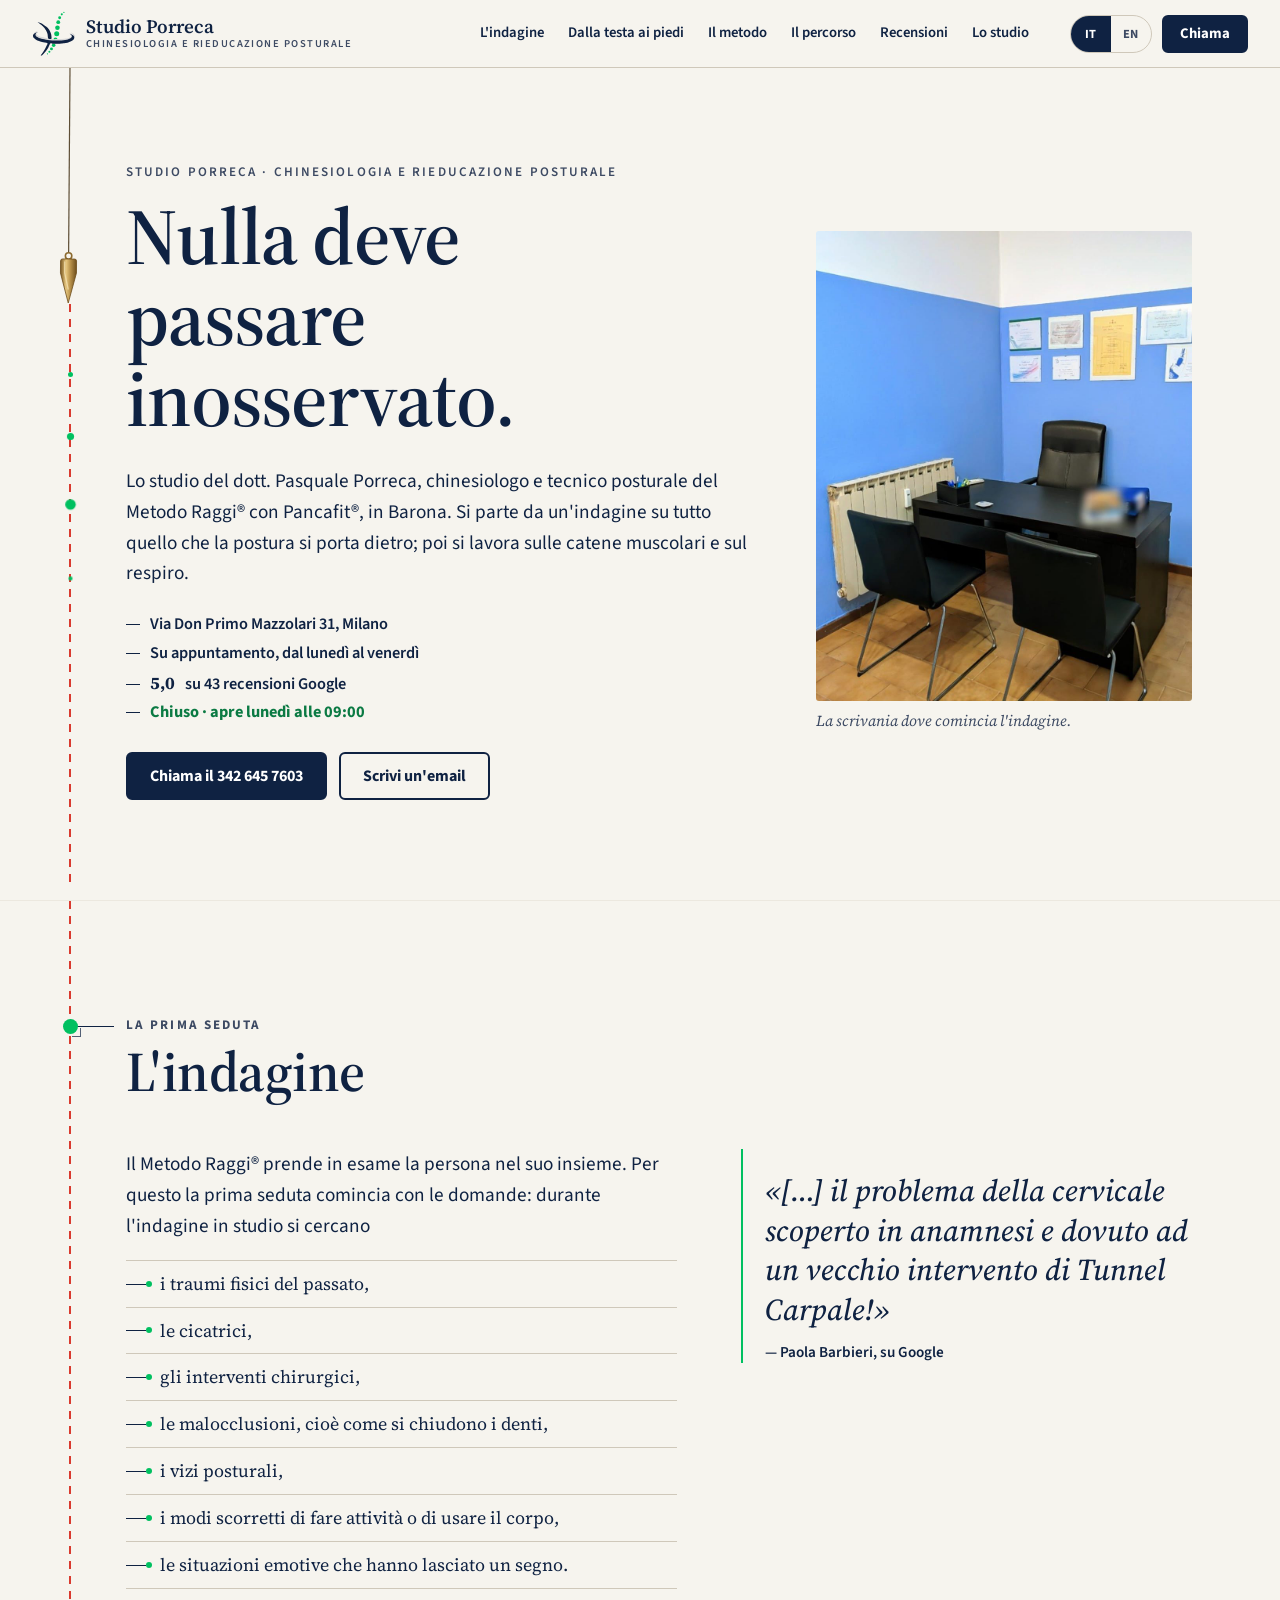
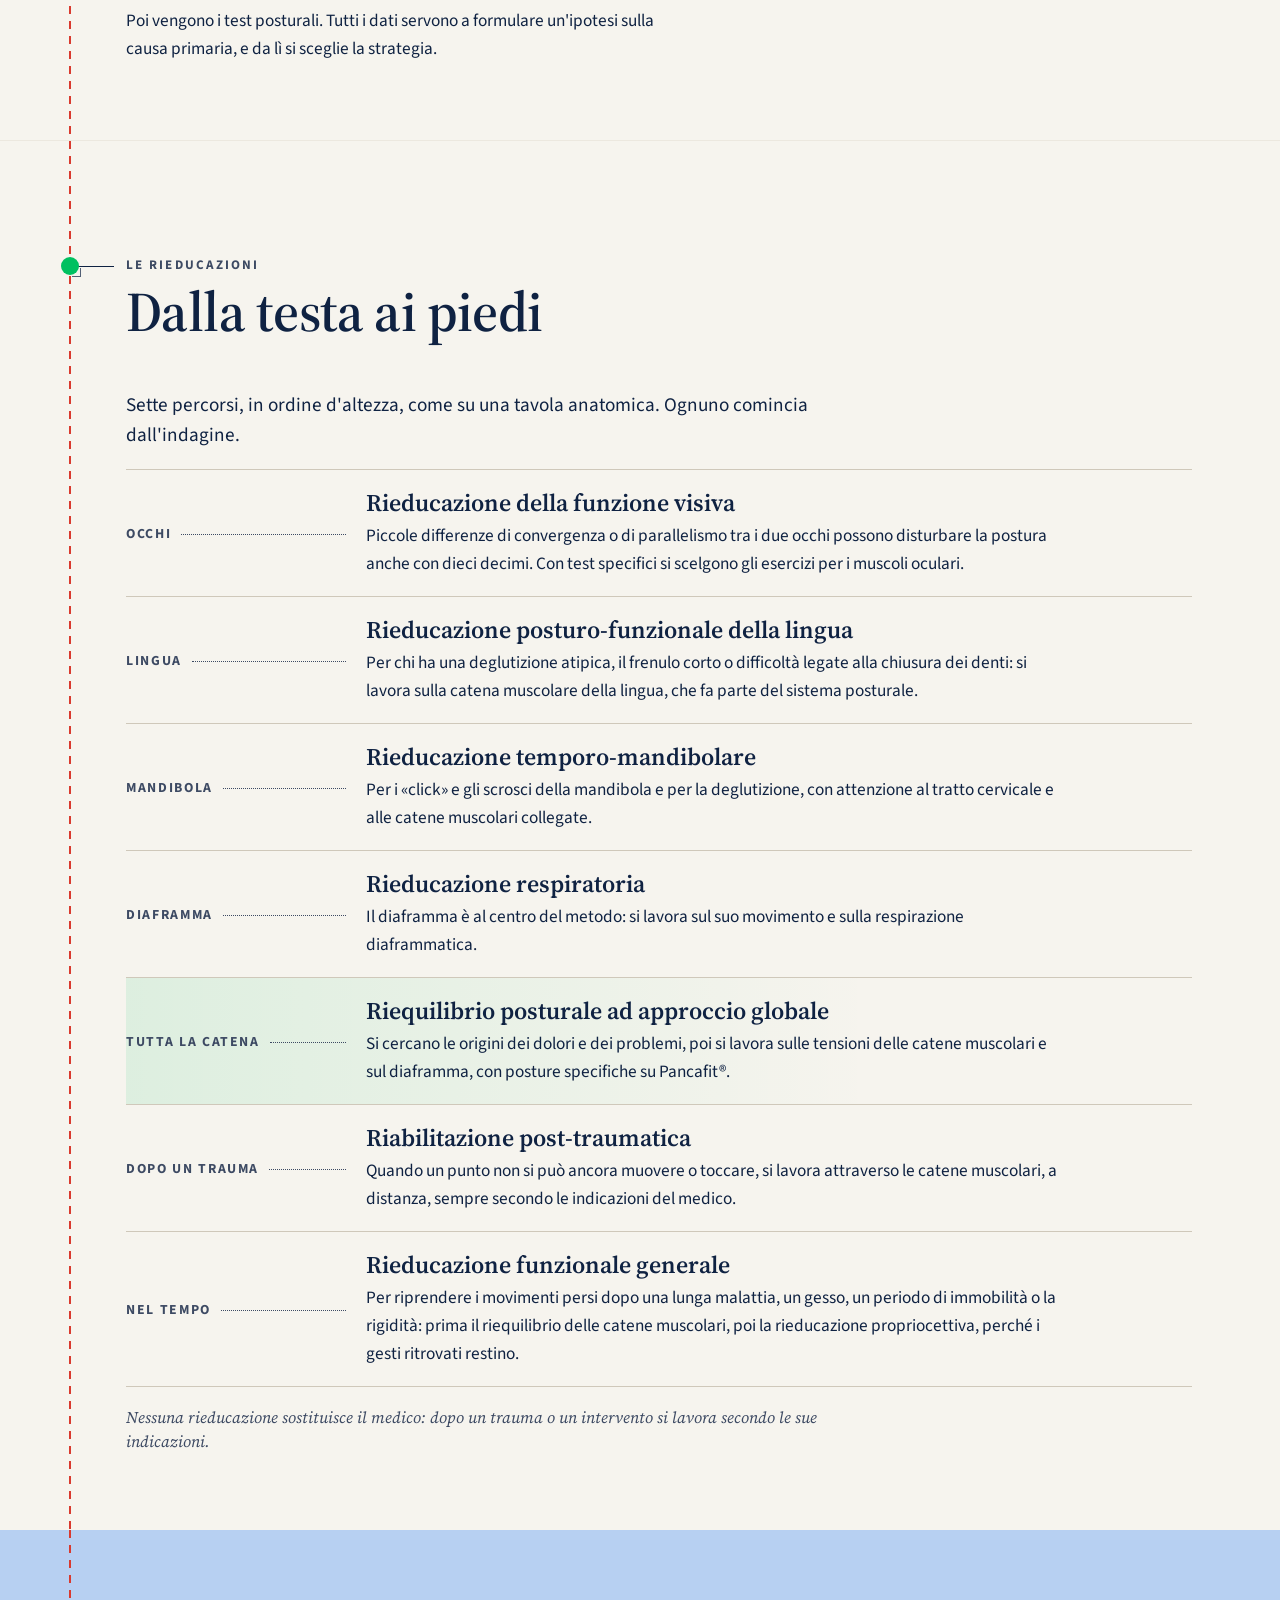
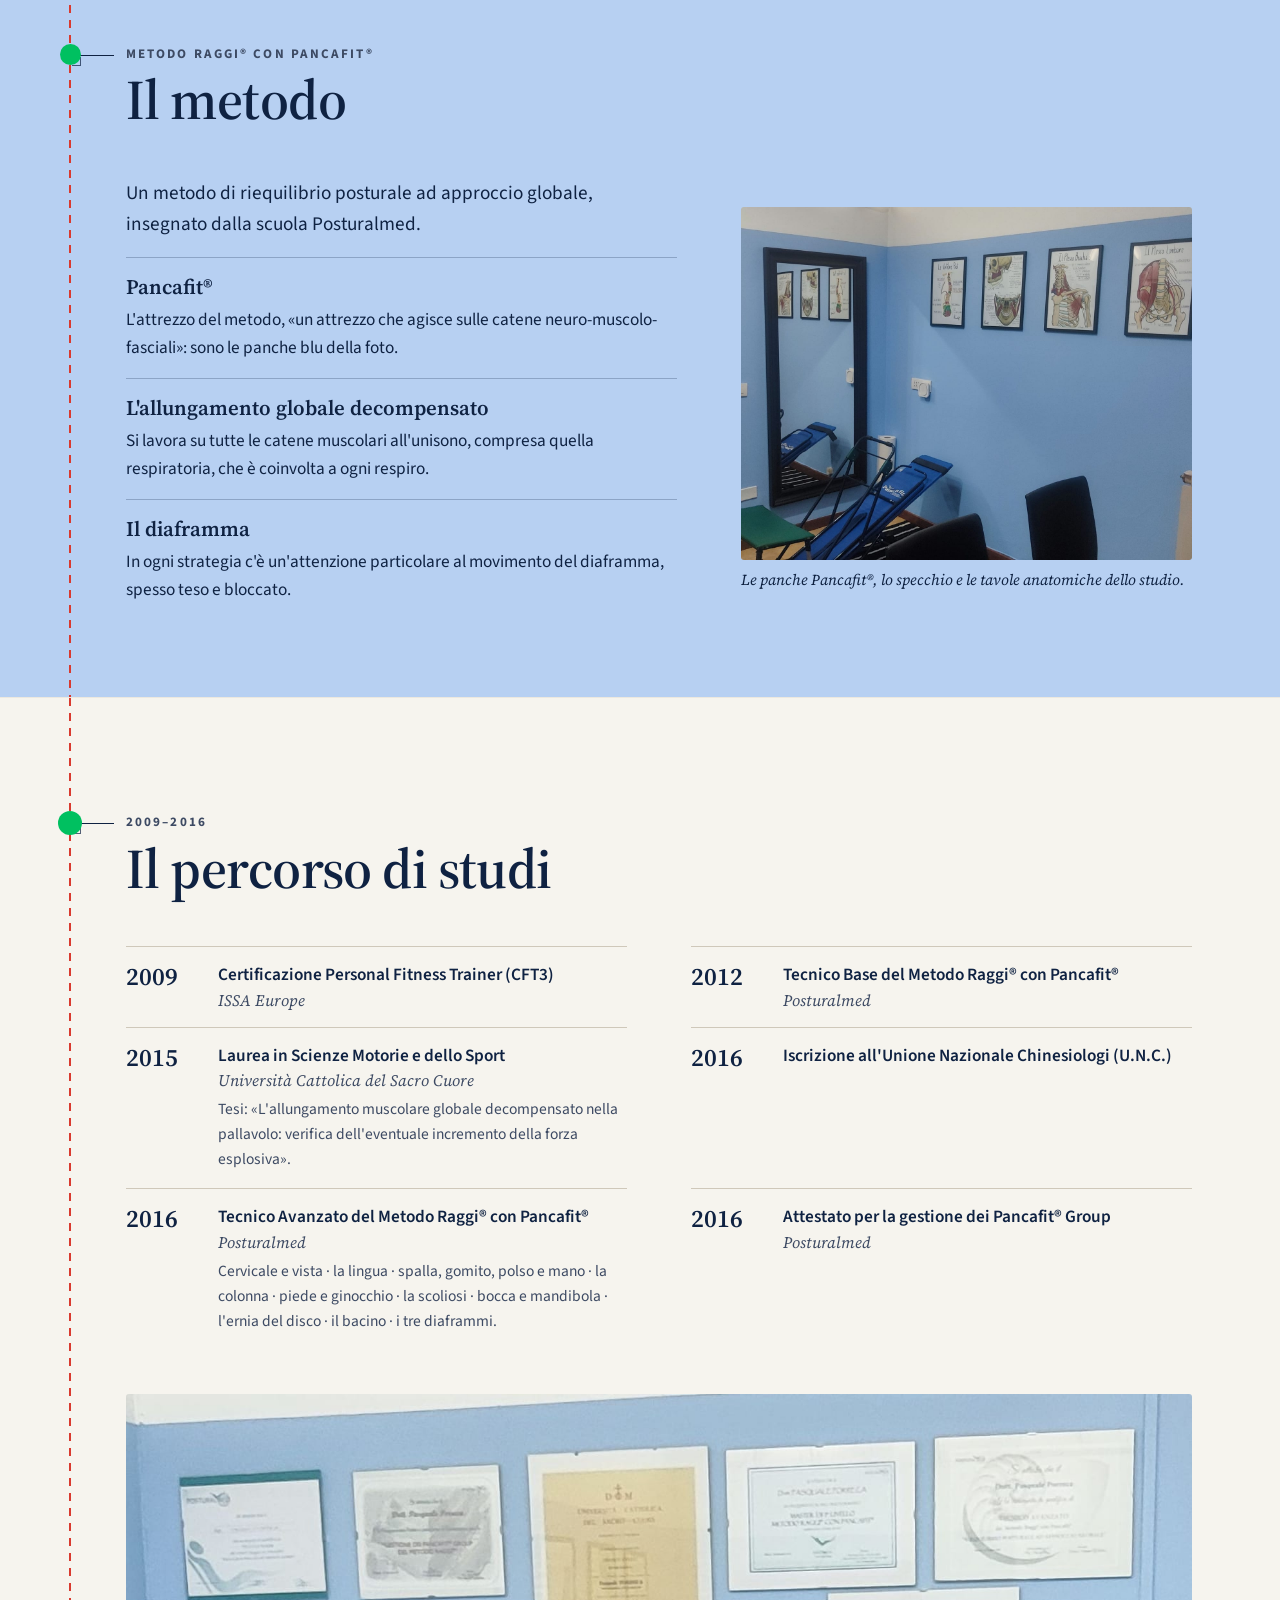
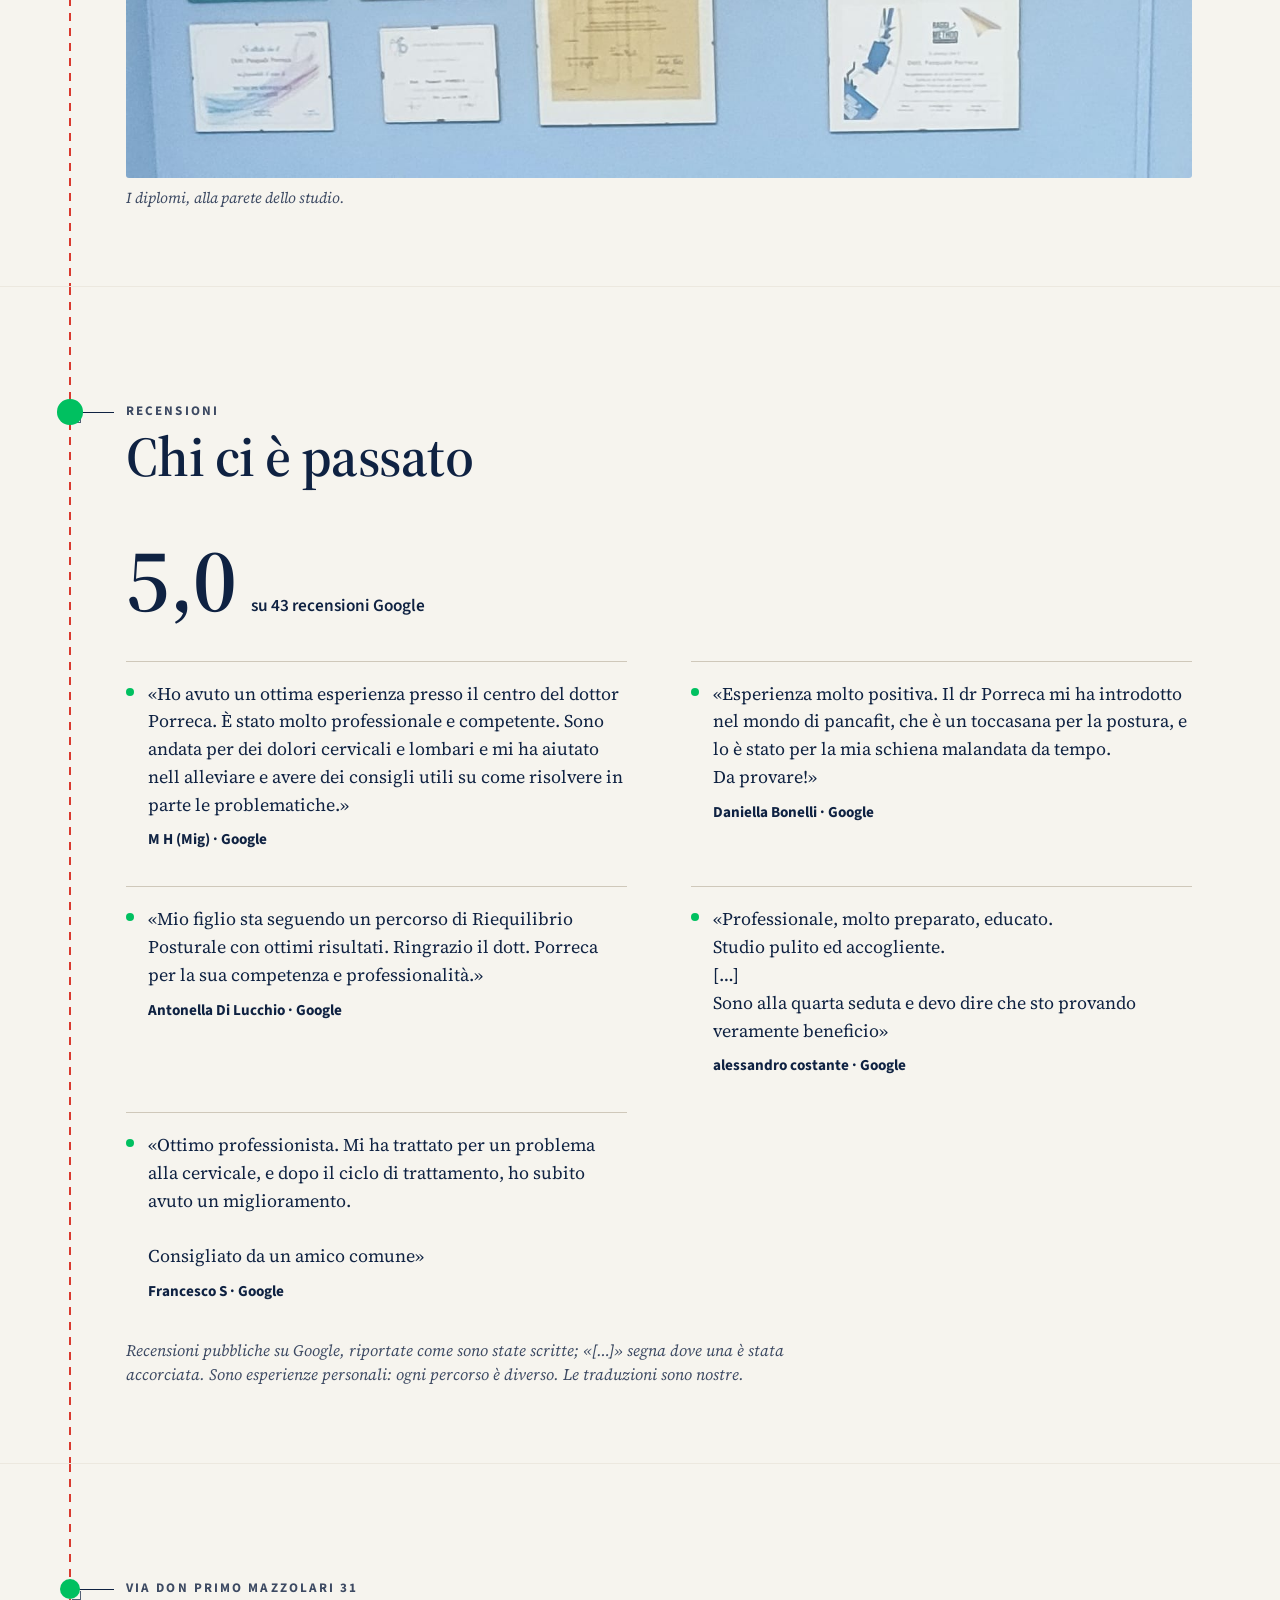
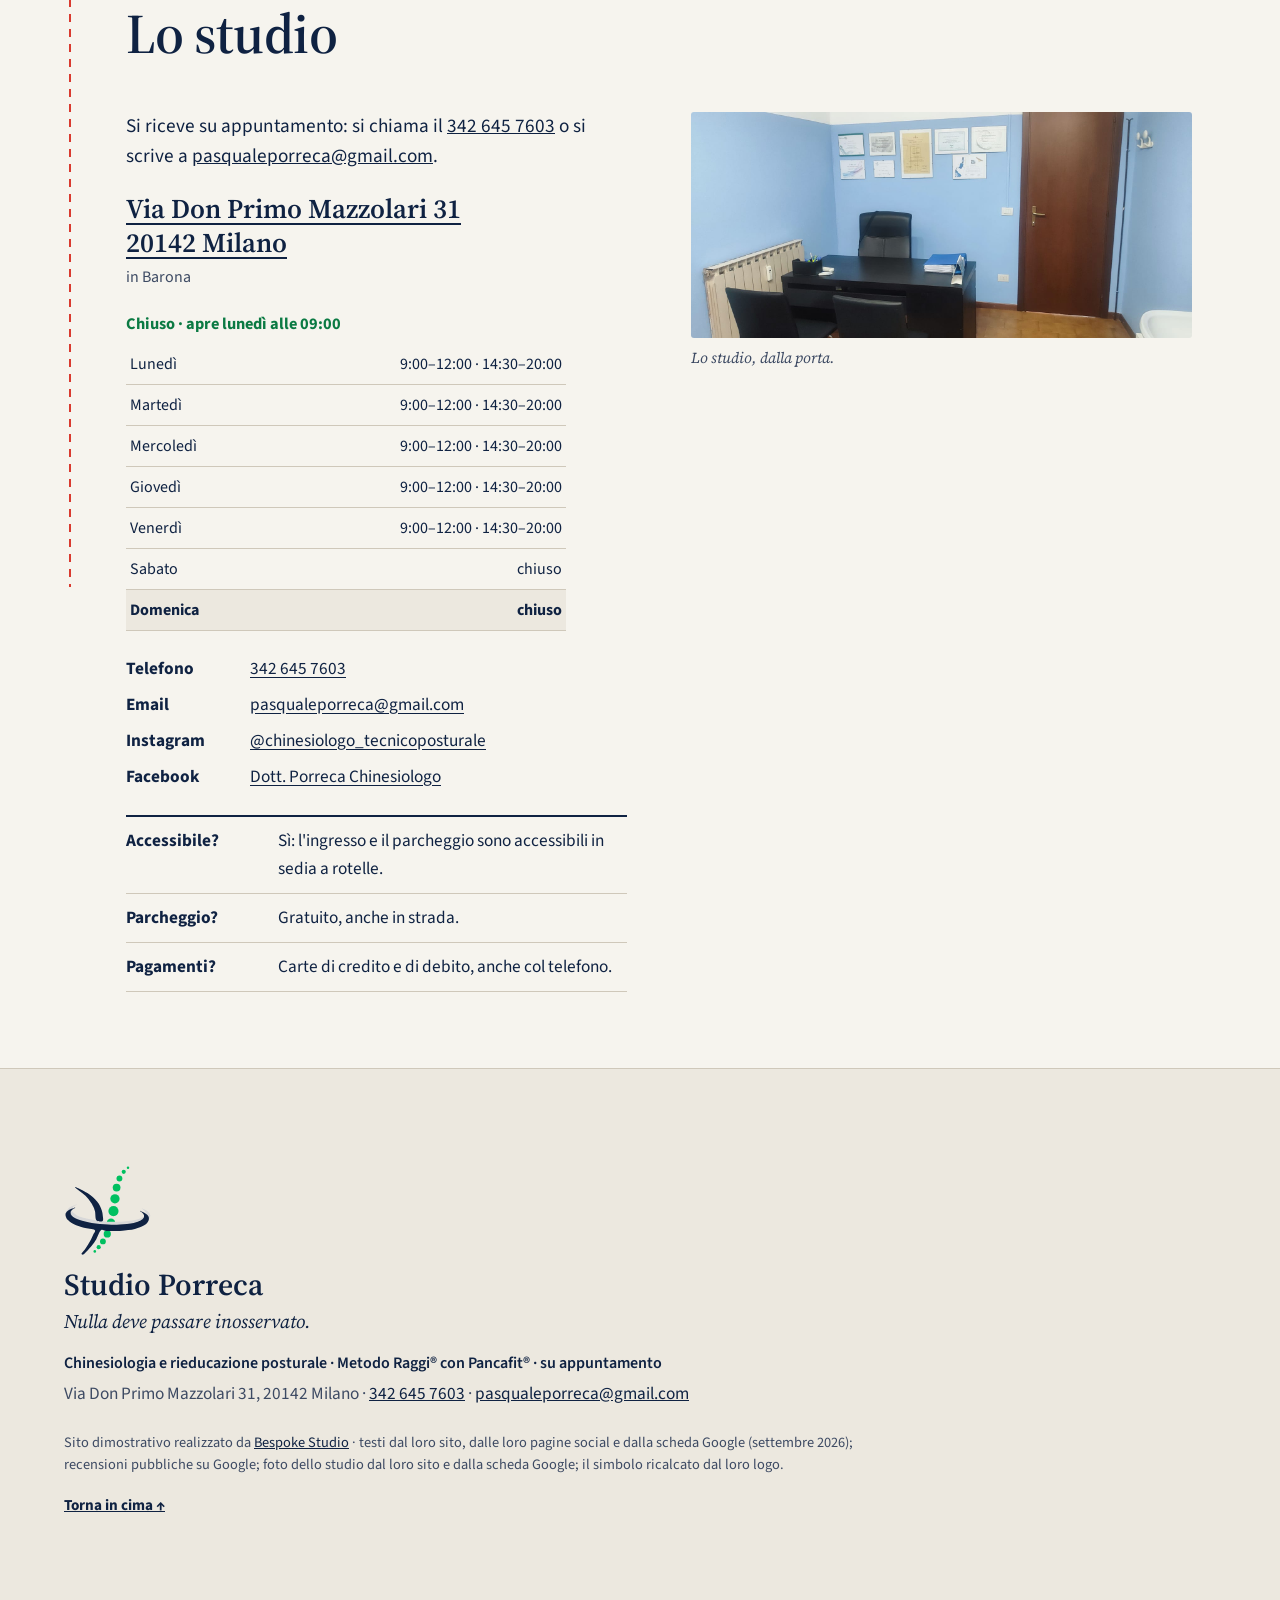
==== index.html @ 0a60e88c "Studio Porreca (Via Don Primo Mazzolari 31, Barona): la pagina appesa al filo a piombo, il piombo ch" ====
<!DOCTYPE html>
<html lang="it" class="no-js">
<head>
<meta charset="utf-8">
<meta name="viewport" content="width=device-width, initial-scale=1">
<script>document.documentElement.classList.remove('no-js')</script>
<title>Studio Porreca — chinesiologia e rieducazione posturale, Via Don Primo Mazzolari 31, Milano</title>
<meta name="description" content="Studio Porreca: il dott. Pasquale Porreca, chinesiologo e tecnico posturale del Metodo Raggi® con Pancafit®, in Via Don Primo Mazzolari 31 a Milano (Barona). Riequilibrio posturale, rieducazione respiratoria, della lingua, temporo-mandibolare, della funzione visiva, post-traumatica e funzionale. Su appuntamento: 342 645 7603.">
<link rel="canonical" href="https://rotenzark.github.io/studio-porreca/">
<meta property="og:type" content="website">
<meta property="og:title" content="Studio Porreca — Nulla deve passare inosservato.">
<meta property="og:description" content="Chinesiologia e rieducazione posturale col Metodo Raggi® e Pancafit®, in Via Don Primo Mazzolari 31, Milano. Su appuntamento.">
<meta property="og:image" content="https://rotenzark.github.io/studio-porreca/img/og.jpg">
<meta property="og:url" content="https://rotenzark.github.io/studio-porreca/">
<meta property="og:locale" content="it_IT">
<meta name="twitter:card" content="summary_large_image">
<meta name="theme-color" content="#0F2242">
<link rel="icon" href="img/favicon.svg" type="image/svg+xml">
<link rel="icon" href="img/favicon-32.png" sizes="32x32" type="image/png">
<link rel="apple-touch-icon" href="img/apple-touch-icon.png">
<link rel="preconnect" href="https://fonts.googleapis.com">
<link rel="preconnect" href="https://fonts.gstatic.com" crossorigin>
<link href="https://fonts.googleapis.com/css2?family=Source+Serif+4:ital,opsz,wght@0,8..60,400..700;1,8..60,400..600&amp;family=Source+Sans+3:ital,wght@0,400..700;1,400..600&amp;display=swap" rel="stylesheet">
<link rel="stylesheet" href="css/styles.css?v=1">
<script src="https://cdn.jsdelivr.net/npm/gsap@3.12.5/dist/gsap.min.js" defer></script>
<script src="https://cdn.jsdelivr.net/npm/gsap@3.12.5/dist/ScrollTrigger.min.js" defer></script>
<script src="js/main.js?v=1" defer></script>
<script type="application/ld+json">
{"@context":"https://schema.org","@type":"HealthAndBeautyBusiness","name":"Studio Porreca - Chinesiologia & Rieducazione Posturale","alternateName":["Studio Porreca","Dottor Porreca","Dott. Porreca Chinesiologo - Tecnico Posturale"],"description":"Studio di chinesiologia e rieducazione posturale del dott. Pasquale Porreca, chinesiologo e tecnico posturale del Metodo Raggi® con Pancafit®: riequilibrio posturale ad approccio globale, rieducazione respiratoria, posturo-funzionale della lingua, temporo-mandibolare, della funzione visiva, riabilitazione post-traumatica e rieducazione funzionale generale. Su appuntamento.","url":"https://rotenzark.github.io/studio-porreca/","image":"https://rotenzark.github.io/studio-porreca/img/og.jpg","telephone":"+39 342 645 7603","email":"pasqualeporreca@gmail.com","address":{"@type":"PostalAddress","streetAddress":"Via Don Primo Mazzolari 31","postalCode":"20142","addressLocality":"Milano","addressRegion":"MI","addressCountry":"IT"},"geo":{"@type":"GeoCoordinates","latitude":45.4316,"longitude":9.1494},"openingHoursSpecification":[{"@type":"OpeningHoursSpecification","dayOfWeek":["Monday","Tuesday","Wednesday","Thursday","Friday"],"opens":"09:00","closes":"12:00"},{"@type":"OpeningHoursSpecification","dayOfWeek":["Monday","Tuesday","Wednesday","Thursday","Friday"],"opens":"14:30","closes":"20:00"}],"founder":{"@type":"Person","name":"Pasquale Porreca","jobTitle":"Chinesiologo, tecnico posturale del Metodo Raggi® con Pancafit®","alumniOf":"Università Cattolica del Sacro Cuore","memberOf":"Unione Nazionale Chinesiologi (U.N.C.)"},"paymentAccepted":"Carte di credito e di debito, pagamenti NFC","amenityFeature":[{"@type":"LocationFeatureSpecification","name":"Ingresso accessibile in sedia a rotelle","value":true},{"@type":"LocationFeatureSpecification","name":"Parcheggio gratuito","value":true}],"sameAs":["https://www.instagram.com/chinesiologo_tecnicoposturale/","https://www.facebook.com/pasqualeporrecatecnicopancafit/","https://www.linkedin.com/in/pasquale-porreca-200265106/"]}
</script>
<script type="application/ld+json">
{"@context":"https://schema.org","@type":"FAQPage","mainEntity":[
{"@type":"Question","name":"Come si prende appuntamento allo Studio Porreca?","acceptedAnswer":{"@type":"Answer","text":"Chiamando il 342 645 7603, oppure scrivendo a pasqualeporreca@gmail.com. Si riceve su appuntamento, dal lunedì al venerdì."}},
{"@type":"Question","name":"Com'è la prima seduta?","acceptedAnswer":{"@type":"Answer","text":"Comincia con l'indagine: si chiedono i traumi del passato, le cicatrici, gli interventi chirurgici, come si chiudono i denti, i vizi posturali, i gesti di ogni giorno e le situazioni emotive che hanno lasciato un segno. Poi si fanno i test posturali."}},
{"@type":"Question","name":"Che cos'è Pancafit®?","acceptedAnswer":{"@type":"Answer","text":"È l'attrezzo del Metodo Raggi®: una panca su cui si lavora con l'allungamento muscolare globale decompensato, coinvolgendo tutte le catene muscolari insieme, compresa quella respiratoria."}},
{"@type":"Question","name":"Lo studio è accessibile in sedia a rotelle?","acceptedAnswer":{"@type":"Answer","text":"Sì: l'ingresso e il parcheggio sono accessibili in sedia a rotelle."}},
{"@type":"Question","name":"Si può pagare con la carta?","acceptedAnswer":{"@type":"Answer","text":"Sì: carte di credito e di debito, e anche col telefono (NFC)."}},
{"@type":"Question","name":"C'è parcheggio?","acceptedAnswer":{"@type":"Answer","text":"Sì, gratuito, anche in strada."}}
]}
</script>
</head>
<body>

<svg class="simboli" aria-hidden="true" focusable="false"><defs>
  <!-- il simbolo del loro logo, ricalcato dal PNG (_spr_logo.mjs): la colonna di pallini verdi, la fascia grigia, l'arco blu -->
  <symbol id="simbolo" viewBox="146 79 220 227">
    <g fill="#00C060"><circle cx="306" cy="86.1" r="3.1"/><circle cx="295.3" cy="96" r="5.2"/><circle cx="284.6" cy="112.8" r="7.3"/><circle cx="277.5" cy="135.5" r="9.7"/><circle cx="273.4" cy="163.5" r="11.6"/><circle cx="269.7" cy="194.3" r="12.7"/><circle cx="263.5" cy="223.5" r="10.5"/><circle cx="254.2" cy="251.2" r="9"/><circle cx="243.3" cy="270.1" r="7.3"/><circle cx="232.7" cy="284.4" r="5.2"/><circle cx="223" cy="295" r="3.2"/></g>
    <path fill="#D8D8D8" d="M173.3 134.7C174.4 136.6 189.1 146.6 194.5 151.2C199.9 155.7 202.7 159.1 205.5 162.3C208.4 165.4 208.9 165.8 211.6 170.3C214.3 174.8 219.3 183.2 221.7 189.3C224 195.3 225 202.3 225.8 206.8C226.5 211.3 226.3 214.5 226.2 216.3C226.1 218 230.6 218 225.3 217.1C219.9 216.1 202.1 212.9 194 210.7C185.9 208.4 180.8 206 176.5 203.7C172.2 201.4 169.8 198.8 168.1 196.8C166.3 194.7 165.1 193.3 166 191.5C166.9 189.8 173.3 186.9 173.5 186.3C173.7 185.6 168.2 187.7 167.3 187.5C166.3 187.3 167.2 186.1 168 185C168.9 183.9 170.9 182.2 172.5 181.1C174.1 180 177 179 177.8 178.5C178.6 178 179.3 177.4 177.3 178C175.2 178.6 168.6 180.7 165.5 182C162.4 183.4 160.6 184.5 158.8 186.1C156.9 187.7 155.6 189.1 154.1 191.5C152.7 193.9 150.9 198.1 150.2 200.5C149.5 202.9 149.7 204.1 150 206C150.4 207.9 150.8 209.6 152.1 211.8C153.4 213.9 155.8 216.7 158 218.6C160.2 220.6 160.1 221.2 165.3 223.7C170.4 226.2 179.2 230.7 188.8 233.6C198.3 236.5 217.8 237.9 222.7 241.3C227.7 244.6 220.7 248.9 218.7 253.8C216.7 258.6 213.6 265 210.7 270.5C207.7 276 204.3 281.3 200.7 286.5C197.2 291.7 190.3 299.1 189.5 301.6C188.7 304.1 191.8 304.9 196 301.6C200.2 298.2 209.6 287.7 214.7 281.5C219.8 275.3 222.7 271 226.7 264.5C230.6 258 234 245.8 238.3 242.3C242.5 238.9 244.4 243.6 252.3 243.9C260.1 244.1 276.5 244.1 285.5 243.7C294.5 243.4 300.2 242.5 306.5 241.7C312.8 240.8 317.8 240.1 323.5 238.6C329.2 237.1 336.4 234.5 340.8 232.6C345.1 230.8 347 229.4 349.5 227.6C352 225.7 353.7 224.3 355.5 221.5C357.4 218.7 359.6 213.4 360.6 210.5C361.6 207.6 362 206.1 361.5 203.9C361 201.6 359.7 199.2 357.8 197.1C355.8 195 352.9 192.9 350 191.2C347.1 189.5 340.6 186.4 340.3 186.9C339.9 187.4 346.2 191.9 347.7 194C349.3 196.1 351.4 199.4 349.5 199.5C347.6 199.5 337.2 194.1 336.3 194.2C335.3 194.4 342.1 198.2 343.7 200.3C345.3 202.3 346.2 204.7 345.9 206.3C345.7 207.8 344.4 208.4 342.3 209.6C340.1 210.9 337.2 212.3 333 213.7C328.8 215 323.4 216.6 317.3 217.7C311.1 218.7 303.6 219.5 296.3 220C288.9 220.5 282 220.9 273.3 220.7C264.5 220.6 248.6 221.9 243.5 219C238.4 216.2 243.2 208 242.7 203.8C242.3 199.5 241.9 197.3 240.7 193.5C239.5 189.7 237.6 184.9 235.6 181C233.6 177.1 231.6 173.9 228.6 170.3C225.6 166.6 221.8 162.5 217.8 159C213.8 155.5 209.5 152.3 204.5 149.1C199.5 146 193 142.5 187.8 140.1C182.5 137.7 172.1 132.9 173.3 134.7Z"/>
    <path fill="#0F2242" d="M173.3 134.7C175.3 137.4 193 149.7 199.8 156.1C206.5 162.5 210.5 168.9 213.6 173.3C216.8 177.6 217.1 178.5 218.7 182.3C220.4 186 222.3 189.6 223.6 195.5C225 201.4 223.8 213.5 227 217.4C230.2 221.3 240 220.9 242.6 218.8C245.2 216.6 243.1 209 242.8 204.8C242.5 200.5 241.9 197.5 240.7 193.5C239.5 189.5 237.6 184.9 235.6 181C233.6 177.1 231.6 173.9 228.6 170.3C225.6 166.6 221.8 162.5 217.8 159C213.8 155.5 209.5 152.3 204.5 149.1C199.5 146 193 142.5 187.8 140.1C182.5 137.7 171.3 132.1 173.3 134.7ZM171.8 186C169.1 186.9 160.7 190 157.3 192.1C153.8 194.2 152.3 196.8 151.1 198.5C149.9 200.2 150 200.9 149.9 202.3C149.7 203.6 149.8 205 150.2 206.5C150.5 208 151.2 210 152 211.5C152.8 213.1 152.9 213.7 155.1 215.8C157.3 217.8 161.1 221.2 165.3 223.7C169.4 226.2 175.1 228.6 180.3 230.6C185.4 232.6 188.9 233.9 196 235.6C203.1 237.4 219 238.2 222.7 241.3C226.5 244.3 220.7 248.9 218.7 253.8C216.7 258.6 213.6 265 210.7 270.5C207.7 276 204.3 281.4 200.7 286.5C197.2 291.6 191.1 298.7 189.3 301.3C187.5 303.8 188.7 301.7 189.8 301.8C191 301.8 191.9 304.9 196 301.6C200.1 298.2 209.6 287.7 214.7 281.5C219.8 275.3 222.7 271 226.7 264.5C230.6 258 233.9 245.8 238.3 242.3C242.6 238.9 244.6 243.6 252.5 243.9C260.4 244.1 276.5 244.1 285.5 243.7C294.5 243.4 300.2 242.5 306.5 241.7C312.8 240.8 318.3 239.8 323.3 238.7C328.2 237.5 332.1 236.1 336 234.6C339.9 233.1 343.5 231.5 346.5 229.6C349.5 227.8 351.9 225.9 353.7 223.8C355.6 221.6 357.1 218.9 357.8 216.5C358.5 214.1 358.4 211.3 357.8 209.3C357.3 207.2 356 205.8 354.6 204.3C353.2 202.7 352.4 201.8 349.5 200.1C346.6 198.4 339.4 194.9 337.3 194C335.1 193 335.6 193.8 336.3 194.5C337.1 195.2 340.2 196.7 341.8 198.2C343.3 199.7 344.9 201.7 345.6 203.5C346.3 205.3 346 207.9 345.9 209.3C345.7 210.6 346.2 210.1 344.8 211.5C343.4 212.9 341.6 215.7 337.5 217.8C333.4 219.8 329 222.1 320.3 223.8C311.5 225.5 295.9 227.2 285.3 227.9C274.6 228.5 267.9 228.5 256.3 227.8C244.6 227.1 227.3 225.7 215.5 223.8C203.7 222 193.2 219.2 185.5 216.7C177.8 214.2 172.8 210.9 169.2 208.8C165.6 206.6 165 204.8 164 203.5C163 202.3 163.1 202.6 163 201.3C162.8 199.9 162.2 197.4 162.9 195.5C163.6 193.6 165.5 191.5 167.2 190C169 188.5 172.6 187.2 173.4 186.5C174.1 185.8 174.4 185 171.8 186Z"/>
  </symbol>
  <!-- l'ottone del piombo -->
  <linearGradient id="ottone" x1="0" y1="0" x2="1" y2="0"><stop offset="0" stop-color="#7C5A24"/><stop offset=".35" stop-color="#E7C77F"/><stop offset=".62" stop-color="#B8914A"/><stop offset="1" stop-color="#6E4E1C"/></linearGradient>
</defs></svg>

<div id="intro" class="intro" aria-hidden="true">
  <div class="intro__in">
    <svg class="intro__simbolo" viewBox="0 0 220 227" aria-hidden="true"><use href="#simbolo"/></svg>
    <p class="intro__nome">Studio Porreca</p>
    <p class="intro__cosa" data-i18n="i.cosa">Chinesiologia e rieducazione posturale</p>
  </div>
  <button class="intro__salta" id="introSkip" type="button" data-i18n="i.skip">Salta</button>
</div>

<a class="salta-al-testo" href="#filo" data-i18n="m.salta">Vai al contenuto</a>

<header class="testata">
  <a class="testata__marchio" href="#filo" aria-label="Studio Porreca, torna all'inizio" data-i18n-aria="m.top">
    <svg viewBox="0 0 220 227" aria-hidden="true"><use href="#simbolo"/></svg>
    <span class="testata__nome">Studio Porreca<span class="testata__cosa" data-i18n="t.cosa">Chinesiologia e rieducazione posturale</span></span>
  </a>
  <nav class="capitoli-nav" aria-label="I capitoli" data-i18n-aria="m.capitoli">
    <a href="#indagine" data-cap="indagine" data-i18n="n.indagine">L'indagine</a>
    <a href="#servizi" data-cap="servizi" data-i18n="n.servizi">Dalla testa ai piedi</a>
    <a href="#metodo" data-cap="metodo" data-i18n="n.metodo">Il metodo</a>
    <a href="#percorso" data-cap="percorso" data-i18n="n.percorso">Il percorso</a>
    <a href="#persone" data-cap="persone" data-i18n="n.persone">Recensioni</a>
    <a href="#studio" data-cap="studio" data-i18n="n.studio">Lo studio</a>
  </nav>
  <div class="testata__destra">
    <div class="lingue" role="group" aria-label="Lingua" data-i18n-aria="m.lingua">
      <button type="button" data-lang="it" aria-pressed="true">IT</button>
      <button type="button" data-lang="en" aria-pressed="false">EN</button>
    </div>
    <a class="bottone bottone--testata" href="tel:+393426457603"><span data-i18n="t.chiama">Chiama</span></a>
    <button id="burger" class="burger" type="button" aria-expanded="false" aria-controls="indiceMobile" aria-label="Apri i capitoli" data-i18n-aria="m.menu"><span></span><span></span><span></span></button>
  </div>
</header>

<nav id="indiceMobile" class="indice-mobile" hidden aria-label="I capitoli" data-i18n-aria="m.capitoli">
  <a href="#indagine" style="--r: 4px"><i aria-hidden="true"></i><span data-i18n="n.indagine">L'indagine</span></a>
  <a href="#servizi" style="--r: 5px"><i aria-hidden="true"></i><span data-i18n="n.servizi">Dalla testa ai piedi</span></a>
  <a href="#metodo" style="--r: 6px"><i aria-hidden="true"></i><span data-i18n="n.metodo">Il metodo</span></a>
  <a href="#percorso" style="--r: 7px"><i aria-hidden="true"></i><span data-i18n="n.percorso">Il percorso</span></a>
  <a href="#persone" style="--r: 7.5px"><i aria-hidden="true"></i><span data-i18n="n.persone">Recensioni</span></a>
  <a href="#studio" style="--r: 6px"><i aria-hidden="true"></i><span data-i18n="n.studio">Lo studio</span></a>
</nav>

<main>

<!-- ════════ COPERTINA: il filo a piombo ════════ -->
<section id="filo" class="copertina" aria-labelledby="titolo">
  <div class="filo filo--copertina" aria-hidden="true">
    <svg class="piombo" id="piombo" viewBox="0 0 60 240" width="60" height="240" focusable="false">
      <g class="piombo__pendolo" id="pendolo">
        <line x1="30" y1="0" x2="30" y2="185" stroke="#5E4E36" stroke-width="1.2"/>
        <circle cx="30" cy="188" r="3.2" fill="none" stroke="#8C6A2E" stroke-width="1.6"/>
        <path d="M24 191h12a2 2 0 0 1 2 2v12l-8 30l-8-30v-12a2 2 0 0 1 2-2z" fill="url(#ottone)" stroke="#6E4E1C" stroke-width=".8"/>
        <path d="M26.2 194v11l3.6 16" fill="none" stroke="#F6E3B4" stroke-width="1.3" stroke-linecap="round" opacity=".75"/>
      </g>
    </svg>
    <span class="filo__tratto" id="filoTratto"></span>
    <span class="vertebra vertebra--collo" style="--r: 2.5px; --y: 306px"></span>
    <span class="vertebra vertebra--collo" style="--r: 3.5px; --y: 368px"></span>
    <span class="vertebra vertebra--collo" style="--r: 4.5px; --y: 436px"></span>
    <span class="vertebra vertebra--collo" style="--r: 5.5px; --y: 510px"></span>
    <span class="vertebra vertebra--collo" style="--r: 6.5px; --y: 590px"></span>
  </div>
  <div class="copertina__in">
    <div class="copertina__testo">
      <p class="copertina__kicker" data-i18n="c.kicker">Studio Porreca · chinesiologia e rieducazione posturale</p>
      <h1 id="titolo" class="copertina__titolo" data-i18n="c.titolo">Nulla deve passare inosservato.</h1>
      <p class="copertina__chi" data-i18n="c.chi">Lo studio del dott. Pasquale Porreca, chinesiologo e tecnico posturale del Metodo Raggi® con Pancafit®, in Barona. Si parte da un'indagine su tutto quello che la postura si porta dietro; poi si lavora sulle catene muscolari e sul respiro.</p>
      <ul class="copertina__fatti">
        <li>Via Don Primo Mazzolari 31, Milano</li>
        <li data-i18n="c.appuntamento">Su appuntamento, dal lunedì al venerdì</li>
        <li><strong>5,0</strong> <span data-i18n="c.voto">su 43 recensioni Google</span></li>
        <li><span class="stato" id="orarioStato" aria-live="polite">Lun–ven 9–12 e 14:30–20</span></li>
      </ul>
      <div class="copertina__azioni">
        <a class="bottone" href="tel:+393426457603"><span data-i18n="c.chiama">Chiama il 342 645 7603</span></a>
        <a class="bottone bottone--vuoto" href="mailto:pasqualeporreca@gmail.com"><span data-i18n="c.scrivi">Scrivi un'email</span></a>
      </div>
    </div>
    <figure class="copertina__foto">
      <button class="foto-btn" type="button" data-full="img/studio-scrivania.jpg"><img src="img/studio-scrivania.jpg" width="960" height="1200" alt="Lo studio: la scrivania nera con due sedie, le pareti azzurre e i diplomi incorniciati alla parete" data-i18n-alt="c.alt"></button>
      <figcaption data-i18n="c.cap">La scrivania dove comincia l'indagine.</figcaption>
    </figure>
  </div>
</section>

<!-- ════════ 1 · L'INDAGINE ════════ -->
<section id="indagine" class="capitolo" style="--r: 7.5px" aria-labelledby="t-indagine">
  <div class="capitolo__in">
    <header class="livello">
      <span class="livello__vertebra" aria-hidden="true"></span>
      <span class="livello__squadra" aria-hidden="true"></span>
      <span class="livello__linea" aria-hidden="true"></span>
      <p class="livello__kicker" data-i18n="a.kick">La prima seduta</p>
      <h2 id="t-indagine" class="livello__titolo" data-i18n="a.titolo">L'indagine</h2>
    </header>
    <div class="capitolo__due">
      <div>
        <p class="capitolo__intro reveal" data-i18n="a.intro">Il Metodo Raggi® prende in esame la persona nel suo insieme. Per questo la prima seduta comincia con le domande: durante l'indagine in studio si cercano</p>
        <ol class="elenco-indagine reveal">
          <li data-i18n="a.l1">i traumi fisici del passato,</li>
          <li data-i18n="a.l2">le cicatrici,</li>
          <li data-i18n="a.l3">gli interventi chirurgici,</li>
          <li data-i18n="a.l4">le malocclusioni, cioè come si chiudono i denti,</li>
          <li data-i18n="a.l5">i vizi posturali,</li>
          <li data-i18n="a.l6">i modi scorretti di fare attività o di usare il corpo,</li>
          <li data-i18n="a.l7">le situazioni emotive che hanno lasciato un segno.</li>
        </ol>
        <p class="capitolo__testo reveal" data-i18n="a.test">Poi vengono i test posturali. Tutti i dati servono a formulare un'ipotesi sulla causa primaria, e da lì si sceglie la strategia.</p>
      </div>
      <figure class="voce reveal">
        <blockquote><p data-i18n="a.voce">«[…] il problema della cervicale scoperto in anamnesi e dovuto ad un vecchio intervento di Tunnel Carpale!»</p></blockquote>
        <figcaption data-i18n="a.voceChi">Paola Barbieri, su Google</figcaption>
      </figure>
    </div>
  </div>
</section>

<!-- ════════ 2 · DALLA TESTA AI PIEDI (le rieducazioni) ════════ -->
<section id="servizi" class="capitolo" style="--r: 9px" aria-labelledby="t-servizi">
  <div class="capitolo__in">
    <header class="livello">
      <span class="livello__vertebra" aria-hidden="true"></span>
      <span class="livello__squadra" aria-hidden="true"></span>
      <span class="livello__linea" aria-hidden="true"></span>
      <p class="livello__kicker" data-i18n="s.kick">Le rieducazioni</p>
      <h2 id="t-servizi" class="livello__titolo" data-i18n="s.titolo">Dalla testa ai piedi</h2>
    </header>
    <p class="capitolo__intro reveal" data-i18n="s.intro">Sette percorsi, in ordine d'altezza, come su una tavola anatomica. Ognuno comincia dall'indagine.</p>
    <ol class="tavola">
      <li class="tavola__voce reveal"><p class="tavola__dove" data-i18n="s.k1">Occhi</p><div class="tavola__cosa"><h3 data-i18n="s.t1">Rieducazione della funzione visiva</h3><p data-i18n="s.d1">Piccole differenze di convergenza o di parallelismo tra i due occhi possono disturbare la postura anche con dieci decimi. Con test specifici si scelgono gli esercizi per i muscoli oculari.</p></div></li>
      <li class="tavola__voce reveal"><p class="tavola__dove" data-i18n="s.k2">Lingua</p><div class="tavola__cosa"><h3 data-i18n="s.t2">Rieducazione posturo-funzionale della lingua</h3><p data-i18n="s.d2">Per chi ha una deglutizione atipica, il frenulo corto o difficoltà legate alla chiusura dei denti: si lavora sulla catena muscolare della lingua, che fa parte del sistema posturale.</p></div></li>
      <li class="tavola__voce reveal"><p class="tavola__dove" data-i18n="s.k3">Mandibola</p><div class="tavola__cosa"><h3 data-i18n="s.t3">Rieducazione temporo-mandibolare</h3><p data-i18n="s.d3">Per i «click» e gli scrosci della mandibola e per la deglutizione, con attenzione al tratto cervicale e alle catene muscolari collegate.</p></div></li>
      <li class="tavola__voce reveal"><p class="tavola__dove" data-i18n="s.k4">Diaframma</p><div class="tavola__cosa"><h3 data-i18n="s.t4">Rieducazione respiratoria</h3><p data-i18n="s.d4">Il diaframma è al centro del metodo: si lavora sul suo movimento e sulla respirazione diaframmatica.</p></div></li>
      <li class="tavola__voce tavola__voce--tutta reveal"><p class="tavola__dove" data-i18n="s.k5">Tutta la catena</p><div class="tavola__cosa"><h3 data-i18n="s.t5">Riequilibrio posturale ad approccio globale</h3><p data-i18n="s.d5">Si cercano le origini dei dolori e dei problemi, poi si lavora sulle tensioni delle catene muscolari e sul diaframma, con posture specifiche su Pancafit®.</p></div></li>
      <li class="tavola__voce reveal"><p class="tavola__dove" data-i18n="s.k6">Dopo un trauma</p><div class="tavola__cosa"><h3 data-i18n="s.t6">Riabilitazione post-traumatica</h3><p data-i18n="s.d6">Quando un punto non si può ancora muovere o toccare, si lavora attraverso le catene muscolari, a distanza, sempre secondo le indicazioni del medico.</p></div></li>
      <li class="tavola__voce reveal"><p class="tavola__dove" data-i18n="s.k7">Nel tempo</p><div class="tavola__cosa"><h3 data-i18n="s.t7">Rieducazione funzionale generale</h3><p data-i18n="s.d7">Per riprendere i movimenti persi dopo una lunga malattia, un gesso, un periodo di immobilità o la rigidità: prima il riequilibrio delle catene muscolari, poi la rieducazione propriocettiva, perché i gesti ritrovati restino.</p></div></li>
    </ol>
    <p class="tavola__nota reveal" data-i18n="s.nota">Nessuna rieducazione sostituisce il medico: dopo un trauma o un intervento si lavora secondo le sue indicazioni.</p>
  </div>
</section>

<!-- ════════ 3 · IL METODO ════════ -->
<section id="metodo" class="capitolo capitolo--parete" style="--r: 10.5px" aria-labelledby="t-metodo">
  <div class="capitolo__in">
    <header class="livello">
      <span class="livello__vertebra" aria-hidden="true"></span>
      <span class="livello__squadra" aria-hidden="true"></span>
      <span class="livello__linea" aria-hidden="true"></span>
      <p class="livello__kicker">Metodo Raggi® con Pancafit®</p>
      <h2 id="t-metodo" class="livello__titolo" data-i18n="me.titolo">Il metodo</h2>
    </header>
    <div class="capitolo__due capitolo__due--foto">
      <div>
        <p class="capitolo__intro reveal" data-i18n="me.intro">Un metodo di riequilibrio posturale ad approccio globale, insegnato dalla scuola Posturalmed.</p>
        <dl class="metodo reveal">
          <div><dt>Pancafit®</dt><dd data-i18n="me.p1">L'attrezzo del metodo, «un attrezzo che agisce sulle catene neuro-muscolo-fasciali»: sono le panche blu della foto.</dd></div>
          <div><dt data-i18n="me.h2">L'allungamento globale decompensato</dt><dd data-i18n="me.p2">Si lavora su tutte le catene muscolari all'unisono, compresa quella respiratoria, che è coinvolta a ogni respiro.</dd></div>
          <div><dt data-i18n="me.h3">Il diaframma</dt><dd data-i18n="me.p3">In ogni strategia c'è un'attenzione particolare al movimento del diaframma, spesso teso e bloccato.</dd></div>
        </dl>
      </div>
      <figure class="foto reveal">
        <button class="foto-btn" type="button" data-full="img/pancafit.jpg"><img src="img/pancafit.jpg" width="1400" height="1096" alt="Le due panche Pancafit blu davanti allo specchio, e alla parete azzurra le tavole anatomiche della colonna, del cranio e del plesso brachiale" data-i18n-alt="me.alt"></button>
        <figcaption data-i18n="me.cap">Le panche Pancafit®, lo specchio e le tavole anatomiche dello studio.</figcaption>
      </figure>
    </div>
  </div>
</section>

<!-- ════════ 4 · IL PERCORSO DI STUDI ════════ -->
<section id="percorso" class="capitolo" style="--r: 12px" aria-labelledby="t-percorso">
  <div class="capitolo__in">
    <header class="livello">
      <span class="livello__vertebra" aria-hidden="true"></span>
      <span class="livello__squadra" aria-hidden="true"></span>
      <span class="livello__linea" aria-hidden="true"></span>
      <p class="livello__kicker">2009–2016</p>
      <h2 id="t-percorso" class="livello__titolo" data-i18n="pe.titolo">Il percorso di studi</h2>
    </header>
    <ol class="anni">
      <li class="anno reveal"><p class="anno__n">2009</p><div><p class="anno__cosa" data-i18n="pe.1">Certificazione Personal Fitness Trainer (CFT3)</p><p class="anno__dove">ISSA Europe</p></div></li>
      <li class="anno reveal"><p class="anno__n">2012</p><div><p class="anno__cosa" data-i18n="pe.2">Tecnico Base del Metodo Raggi® con Pancafit®</p><p class="anno__dove">Posturalmed</p></div></li>
      <li class="anno reveal"><p class="anno__n">2015</p><div><p class="anno__cosa" data-i18n="pe.3">Laurea in Scienze Motorie e dello Sport</p><p class="anno__dove">Università Cattolica del Sacro Cuore</p><p class="anno__nota" data-i18n="pe.3n">Tesi: «L'allungamento muscolare globale decompensato nella pallavolo: verifica dell'eventuale incremento della forza esplosiva».</p></div></li>
      <li class="anno reveal"><p class="anno__n">2016</p><div><p class="anno__cosa" data-i18n="pe.4">Iscrizione all'Unione Nazionale Chinesiologi (U.N.C.)</p></div></li>
      <li class="anno reveal"><p class="anno__n">2016</p><div><p class="anno__cosa" data-i18n="pe.5">Tecnico Avanzato del Metodo Raggi® con Pancafit®</p><p class="anno__dove">Posturalmed</p><p class="anno__nota" data-i18n="pe.5n">Cervicale e vista · la lingua · spalla, gomito, polso e mano · la colonna · piede e ginocchio · la scoliosi · bocca e mandibola · l'ernia del disco · il bacino · i tre diaframmi.</p></div></li>
      <li class="anno reveal"><p class="anno__n">2016</p><div><p class="anno__cosa" data-i18n="pe.6">Attestato per la gestione dei Pancafit® Group</p><p class="anno__dove">Posturalmed</p></div></li>
    </ol>
    <figure class="foto foto--larga reveal">
      <button class="foto-btn" type="button" data-full="img/diplomi.jpg"><img src="img/diplomi.jpg" width="1500" height="540" alt="I diplomi e gli attestati incorniciati sulla parete azzurra dello studio" data-i18n-alt="pe.alt"></button>
      <figcaption data-i18n="pe.cap">I diplomi, alla parete dello studio.</figcaption>
    </figure>
  </div>
</section>

<!-- ════════ 5 · CHI CI È PASSATO ════════ -->
<section id="persone" class="capitolo" style="--r: 12.7px" aria-labelledby="t-persone">
  <div class="capitolo__in">
    <header class="livello">
      <span class="livello__vertebra" aria-hidden="true"></span>
      <span class="livello__squadra" aria-hidden="true"></span>
      <span class="livello__linea" aria-hidden="true"></span>
      <p class="livello__kicker" data-i18n="r.kick">Recensioni</p>
      <h2 id="t-persone" class="livello__titolo" data-i18n="r.titolo">Chi ci è passato</h2>
    </header>
    <p class="voto reveal"><strong>5,0</strong> <span data-i18n="r.voto">su 43 recensioni Google</span></p>
    <ul class="recensioni">
      <li class="recensione reveal">
        <blockquote lang="it"><p>«Ho avuto un ottima esperienza presso il centro del dottor Porreca. È stato molto professionale e competente. Sono andata per dei dolori cervicali e lombari e mi ha aiutato nell alleviare e avere dei consigli utili su come risolvere in parte le problematiche.»</p></blockquote>
        <p class="recensione__trad solo-en" lang="en">“I had a great experience at Dr Porreca's practice. Very professional and competent. I went for neck and lower-back pain, and got help easing it and useful advice on how to partly solve the problems.”</p>
        <p class="recensione__chi">M H (Mig) · Google</p>
      </li>
      <li class="recensione reveal">
        <blockquote lang="it"><p>«Esperienza molto positiva. Il dr Porreca mi ha introdotto nel mondo di pancafit, che è  un toccasana per la postura, e lo è  stato per la mia schiena malandata da tempo.<br>Da provare!»</p></blockquote>
        <p class="recensione__trad solo-en" lang="en">“A very positive experience. Dr Porreca introduced me to the world of Pancafit, which is a cure-all for posture, and it has been one for my back, which had been in bad shape for a long time. Worth trying!”</p>
        <p class="recensione__chi">Daniella Bonelli · Google</p>
      </li>
      <li class="recensione reveal">
        <blockquote lang="it"><p>«Mio figlio sta seguendo un percorso di Riequilibrio Posturale con ottimi risultati. Ringrazio il dott. Porreca per la sua competenza e professionalità.»</p></blockquote>
        <p class="recensione__trad solo-en" lang="en">“My son is following a postural rebalancing programme with excellent results. I thank Dr Porreca for their competence and professionalism.”</p>
        <p class="recensione__chi">Antonella Di Lucchio · Google</p>
      </li>
      <li class="recensione reveal">
        <blockquote lang="it"><p>«Professionale, molto preparato, educato.<br>Studio pulito ed accogliente.<br>[…]<br>Sono alla quarta seduta e devo dire che sto provando veramente beneficio»</p></blockquote>
        <p class="recensione__trad solo-en" lang="en">“Professional, very well prepared, polite. A clean, welcoming practice. […] I'm at my fourth session and I must say I'm really feeling the benefit.”</p>
        <p class="recensione__chi">alessandro costante · Google</p>
      </li>
      <li class="recensione reveal">
        <blockquote lang="it"><p>«Ottimo professionista. Mi ha trattato per un problema alla cervicale, e dopo il ciclo di trattamento, ho subito avuto un miglioramento.<br><br>Consigliato da un amico comune»</p></blockquote>
        <p class="recensione__trad solo-en" lang="en">“An excellent professional. I was treated for a neck problem, and after the course of treatment I felt an improvement right away. Recommended by a mutual friend.”</p>
        <p class="recensione__chi">Francesco S · Google</p>
      </li>
    </ul>
    <p class="recensioni__nota reveal" data-i18n="r.nota">Recensioni pubbliche su Google, riportate come sono state scritte; «[…]» segna dove una è stata accorciata. Sono esperienze personali: ogni percorso è diverso. Le traduzioni sono nostre.</p>
  </div>
</section>

<!-- ════════ 6 · LO STUDIO (dove e quando) ════════ -->
<section id="studio" class="capitolo capitolo--fine" style="--r: 10px" aria-labelledby="t-studio">
  <div class="capitolo__in">
    <header class="livello">
      <span class="livello__vertebra" aria-hidden="true"></span>
      <span class="livello__squadra" aria-hidden="true"></span>
      <span class="livello__linea" aria-hidden="true"></span>
      <p class="livello__kicker">Via Don Primo Mazzolari 31</p>
      <h2 id="t-studio" class="livello__titolo" data-i18n="st.titolo">Lo studio</h2>
    </header>
    <div class="capitolo__due capitolo__due--studio">
      <div class="studio__testo">
        <p class="studio__app reveal" data-i18n="st.app">Si riceve su appuntamento: si chiama il <a href="tel:+393426457603">342 645 7603</a> o si scrive a <a href="mailto:pasqualeporreca@gmail.com">pasqualeporreca@gmail.com</a>.</p>
        <p class="studio__via reveal"><a href="https://www.google.com/maps/dir/?api=1&amp;destination=Studio+Porreca+Via+Primo+Mazzolari+31+20142+Milano" target="_blank" rel="noopener">Via Don Primo Mazzolari 31<br>20142 Milano</a> <span class="studio__zona" data-i18n="st.zona">in Barona</span></p>
        <div class="orari reveal">
          <p class="orari__stato"><span class="stato" id="orarioStato2" aria-live="polite">&nbsp;</span></p>
          <table class="orari__tab">
            <caption class="visually-hidden" data-i18n="st.cap">Orari dello studio</caption>
            <tbody>
              <tr data-day="1"><th scope="row" data-i18n="st.lun">Lunedì</th><td>9:00–12:00 · 14:30–20:00</td></tr>
              <tr data-day="2"><th scope="row" data-i18n="st.mar">Martedì</th><td>9:00–12:00 · 14:30–20:00</td></tr>
              <tr data-day="3"><th scope="row" data-i18n="st.mer">Mercoledì</th><td>9:00–12:00 · 14:30–20:00</td></tr>
              <tr data-day="4"><th scope="row" data-i18n="st.gio">Giovedì</th><td>9:00–12:00 · 14:30–20:00</td></tr>
              <tr data-day="5"><th scope="row" data-i18n="st.ven">Venerdì</th><td>9:00–12:00 · 14:30–20:00</td></tr>
              <tr data-day="6"><th scope="row" data-i18n="st.sab">Sabato</th><td data-i18n="st.chiuso">chiuso</td></tr>
              <tr data-day="0"><th scope="row" data-i18n="st.dom">Domenica</th><td data-i18n="st.chiuso">chiuso</td></tr>
            </tbody>
          </table>
        </div>
        <ul class="contatti reveal">
          <li><span class="contatti__k" data-i18n="st.tel">Telefono</span> <a href="tel:+393426457603">342 645 7603</a></li>
          <li><span class="contatti__k">Email</span> <a href="mailto:pasqualeporreca@gmail.com">pasqualeporreca@gmail.com</a></li>
          <li><span class="contatti__k">Instagram</span> <a href="https://www.instagram.com/chinesiologo_tecnicoposturale/" target="_blank" rel="noopener">@chinesiologo_tecnicoposturale</a></li>
          <li><span class="contatti__k">Facebook</span> <a href="https://www.facebook.com/pasqualeporrecatecnicopancafit/" target="_blank" rel="noopener">Dott. Porreca Chinesiologo</a></li>
        </ul>
        <dl class="sapere reveal">
          <div><dt data-i18n="st.q1">Accessibile?</dt><dd data-i18n="st.a1">Sì: l'ingresso e il parcheggio sono accessibili in sedia a rotelle.</dd></div>
          <div><dt data-i18n="st.q2">Parcheggio?</dt><dd data-i18n="st.a2">Gratuito, anche in strada.</dd></div>
          <div><dt data-i18n="st.q3">Pagamenti?</dt><dd data-i18n="st.a3">Carte di credito e di debito, anche col telefono.</dd></div>
        </dl>
      </div>
      <div class="studio__vista">
        <figure class="foto reveal">
          <button class="foto-btn" type="button" data-full="img/studio-stanza.jpg"><img src="img/studio-stanza.jpg" width="1600" height="720" alt="Lo studio visto dall'ingresso: le pareti azzurre, i diplomi, la scrivania con due sedie, il termosifone e la porta di legno" data-i18n-alt="st.alt"></button>
          <figcaption data-i18n="st.fcap">Lo studio, dalla porta.</figcaption>
        </figure>
        <div class="mappa reveal">
          <iframe title="Mappa: Studio Porreca, Via Don Primo Mazzolari 31, Milano" data-i18n-title="st.mappa" src="https://maps.google.com/maps?q=Studio%20Porreca%20Chinesiologia%2C%20Via%20Primo%20Mazzolari%2031%2C%2020142%20Milano&amp;z=16&amp;output=embed" width="600" height="400" loading="lazy" referrerpolicy="no-referrer-when-downgrade" allowfullscreen></iframe>
        </div>
      </div>
    </div>
  </div>
</section>

</main>

<footer class="retro">
  <div class="retro__in">
    <svg class="retro__simbolo" viewBox="0 0 220 227" role="img" aria-label="Studio Porreca"><use href="#simbolo"/></svg>
    <p class="retro__nome">Studio Porreca</p>
    <p class="retro__motto" data-i18n="z.motto">Nulla deve passare inosservato.</p>
    <p class="retro__cosa" data-i18n="z.cosa">Chinesiologia e rieducazione posturale · Metodo Raggi® con Pancafit® · su appuntamento</p>
    <p class="retro__via">Via Don Primo Mazzolari 31, 20142 Milano · <a href="tel:+393426457603">342 645 7603</a> · <a href="mailto:pasqualeporreca@gmail.com">pasqualeporreca@gmail.com</a></p>
    <p class="retro__cred" data-i18n="z.cred">Sito dimostrativo realizzato da <a href="https://bespokestud.io" rel="noopener">Bespoke Studio</a> · testi dal loro sito, dalle loro pagine social e dalla scheda Google (settembre 2026); recensioni pubbliche su Google; foto dello studio dal loro sito e dalla scheda Google; il simbolo ricalcato dal loro logo.</p>
    <a class="retro__su" href="#filo" data-i18n="z.su">Torna in cima ↑</a>
  </div>
</footer>

<nav id="actionBar" class="barra" aria-label="Azioni rapide" data-i18n-aria="m.azioni">
  <a class="barra__chiama" href="tel:+393426457603"><span data-i18n="x.chiama">Chiama</span></a>
  <a href="mailto:pasqualeporreca@gmail.com"><span>Email</span></a>
  <a href="https://www.google.com/maps/dir/?api=1&amp;destination=Studio+Porreca+Via+Primo+Mazzolari+31+20142+Milano" target="_blank" rel="noopener"><span data-i18n="x.mappa">Mappa</span></a>
</nav>

<div id="lightbox" hidden role="dialog" aria-modal="true" aria-label="Foto ingrandita" data-i18n-aria="m.lightbox">
  <button id="lightboxClose" type="button" aria-label="Chiudi" data-i18n-aria="m.chiudi">×</button>
  <img id="lightboxImg" src="" alt="">
</div>

</body>
</html>
---- css/styles.css ----
/* Studio Porreca (#217) — «Nulla deve passare inosservato.» La pagina è appesa al filo a piombo delle loro analisi posturali:
   una linea rossa tratteggiata scende lungo tutto il sito nella colonna di sinistra, e ogni capitolo la incrocia con la sua
   linea di livello e una vertebra verde (i pallini del loro logo: piccole in alto, più grandi in basso). Reference: le loro
   analisi (il filo, i livelli, l'angolo retto) e le tavole dell'«Orthopédie» di Andry (numeri, didascalie in corsivo, filetti).
   Colori: il blu notte e il verde del loro logo, il rosso del filo, l'azzurro delle pareti dello studio, l'ottone del piombo. */
:root {
  --carta: #F6F4EE;
  --carta-2: #ECE8DF;
  --bianco: #FFFFFF;
  --notte: #0F2242;
  --notte-2: #3D4A63;
  --filetto: #CFC8BA;
  --verde: #00C060;
  --verde-testo: #0B7A43;
  --piombo: #D93A2F;
  --parete: #B7D0F2;
  --ottone: #B8914A;
  --serif: 'Source Serif 4', Georgia, 'Times New Roman', serif;
  --sans: 'Source Sans 3', 'Segoe UI', system-ui, sans-serif;
  --testata: 68px;
  --wmax: 1200px;
  --filo-off: 30px;  /* il filo, dal bordo sinistro del contenitore */
  --pad-sx: 86px;    /* il testo, dal bordo sinistro del contenitore */
  --filo-x: calc(max(0px, (100% - var(--wmax)) / 2) + var(--filo-off));
}
*, *::before, *::after { box-sizing: border-box; }
html { scroll-behavior: smooth; scroll-padding-top: calc(var(--testata) + 14px); -webkit-text-size-adjust: 100%; }
.reduced-motion { scroll-behavior: auto; }
body { margin: 0; background: var(--carta); color: var(--notte); font: 400 1.08rem/1.62 var(--sans); overflow-x: hidden; }
img { max-width: 100%; height: auto; }
a { color: var(--notte); }
:focus-visible { outline: 3px solid var(--verde-testo); outline-offset: 3px; }
.visually-hidden { position: absolute; width: 1px; height: 1px; overflow: hidden; clip: rect(0 0 0 0); white-space: nowrap; }
.simboli { position: absolute; width: 0; height: 0; overflow: hidden; }
.salta-al-testo { position: absolute; left: 12px; top: -60px; z-index: 95; background: var(--notte); color: var(--bianco); padding: 10px 14px; border-radius: 6px; font: 600 .95rem var(--sans); }
.salta-al-testo:focus { top: 10px; }

/* ── intro ── */
.intro { position: fixed; inset: 0; z-index: 90; display: grid; place-items: center; background: var(--carta); transition: opacity .6s ease, visibility .6s; }
.intro.hide { opacity: 0; visibility: hidden; }
.intro__in { display: grid; justify-items: center; gap: 8px; padding: 0 24px; text-align: center; }
.intro__simbolo { width: min(170px, 42vw); height: auto; }
.intro__nome { margin: 10px 0 0; font: 600 clamp(1.8rem, 4vw, 2.4rem)/1.1 var(--serif); }
.intro__cosa { margin: 0; font: 600 .8rem/1.4 var(--sans); letter-spacing: .18em; text-transform: uppercase; color: var(--notte-2); }
.intro__salta { position: absolute; right: 22px; bottom: 22px; background: none; border: 1px solid var(--filetto); color: var(--notte); border-radius: 999px; padding: 9px 17px; font: 600 .85rem var(--sans); cursor: pointer; }
.no-js .intro, .reduced-motion .intro { display: none; }

/* ── testata ── */
.testata { position: sticky; top: 0; z-index: 50; height: var(--testata); display: flex; align-items: center; gap: 18px; padding: 0 clamp(16px, 3vw, 32px); background: rgba(246, 244, 238, .96); border-bottom: 1px solid var(--filetto); }
.testata__marchio { display: flex; align-items: center; gap: 10px; text-decoration: none; color: var(--notte); flex: none; }
.testata__marchio svg { width: 44px; height: 45px; display: block; }
.testata__nome { display: grid; font: 600 1.18rem/1.1 var(--serif); }
.testata__cosa { font: 600 .66rem/1.3 var(--sans); letter-spacing: .14em; text-transform: uppercase; color: var(--notte-2); }
.capitoli-nav { display: flex; align-items: center; gap: 2px; margin-left: auto; }
.capitoli-nav a { display: inline-flex; align-items: center; min-height: 40px; padding: 6px 11px; border-radius: 6px; text-decoration: none; font: 600 .92rem/1 var(--sans); color: var(--notte); white-space: nowrap; }
.capitoli-nav a:hover { background: var(--carta-2); }
.capitoli-nav a[aria-current] { box-shadow: inset 0 -2px 0 var(--verde); border-radius: 0; }
.testata__destra { display: flex; align-items: center; gap: 10px; margin-left: 12px; flex: none; }
.lingue { display: inline-flex; border: 1px solid var(--filetto); border-radius: 999px; overflow: hidden; }
.lingue button { font: 700 .78rem var(--sans); letter-spacing: .06em; padding: 7px 11px; min-width: 40px; min-height: 36px; border: 0; background: transparent; color: var(--notte-2); cursor: pointer; }
.lingue button.is-on, .lingue button[aria-pressed="true"] { background: var(--notte); color: var(--bianco); }
.burger { display: none; width: 44px; height: 44px; border: 1px solid var(--filetto); border-radius: 10px; background: var(--bianco); cursor: pointer; padding: 0; flex-direction: column; align-items: center; justify-content: center; gap: 5px; }
.burger span { display: block; width: 18px; height: 2px; background: var(--notte); border-radius: 2px; }
.indice-mobile { position: fixed; top: var(--testata); left: 0; right: 0; z-index: 45; display: grid; padding: 8px clamp(16px, 4vw, 40px) 16px; background: var(--carta); border-bottom: 1px solid var(--filetto); box-shadow: 0 14px 26px rgba(15, 34, 66, .12); }
.indice-mobile[hidden] { display: none; }
.indice-mobile a { display: flex; align-items: center; gap: 14px; min-height: 50px; text-decoration: none; color: var(--notte); font: 600 1.2rem var(--serif); border-bottom: 1px solid var(--carta-2); }
.indice-mobile i { flex: none; width: 26px; display: grid; place-items: center; }
.indice-mobile i::before { content: ''; width: calc(var(--r) * 2); height: calc(var(--r) * 2); border-radius: 50%; background: var(--verde); }

/* ── bottoni ── */
.bottone { display: inline-flex; align-items: center; justify-content: center; min-height: 48px; padding: 12px 22px; border-radius: 6px; background: var(--notte); color: var(--bianco); border: 2px solid var(--notte); font: 700 1rem/1.2 var(--sans); text-decoration: none; transition: background .2s, color .2s, border-color .2s; }
.bottone:hover { background: #1B3868; border-color: #1B3868; }
.bottone--vuoto { background: transparent; color: var(--notte); }
.bottone--vuoto:hover { background: var(--notte); color: var(--bianco); }
.bottone--testata { min-height: 38px; padding: 7px 16px; font-size: .92rem; }

/* ── il filo: la linea tratteggiata di ogni capitolo, e le vertebre ── */
.capitolo, .copertina { position: relative; }
.capitolo::before { content: ''; position: absolute; left: var(--filo-x); top: 0; bottom: 0; width: 2px; margin-left: -1px; background: repeating-linear-gradient(to bottom, var(--piombo) 0 8px, transparent 8px 15px); pointer-events: none; }
.capitolo--fine::before { bottom: 40%; }
.vertebra, .livello__vertebra { border-radius: 50%; background: var(--verde); }

/* ── copertina ── */
.copertina { min-height: calc(100svh - var(--testata)); display: flex; align-items: center; }
.filo--copertina { position: absolute; top: 0; bottom: 0; left: calc(var(--filo-x) - 30px); width: 60px; pointer-events: none; }
.piombo { position: absolute; left: 0; top: 0; overflow: visible; }
.filo__tratto { position: absolute; left: 29px; top: 236px; bottom: 0; width: 2px; background: repeating-linear-gradient(to bottom, var(--piombo) 0 8px, transparent 8px 15px); }
.vertebra--collo { position: absolute; left: 30px; top: var(--y); width: calc(var(--r) * 2); height: calc(var(--r) * 2); margin: calc(var(--r) * -1) 0 0 calc(var(--r) * -1); }
.copertina__in { width: 100%; max-width: var(--wmax); margin: 0 auto; padding: clamp(40px, 6vw, 72px) clamp(20px, 4vw, 48px) clamp(48px, 6vw, 80px) var(--pad-sx); display: grid; grid-template-columns: minmax(0, 1.25fr) minmax(0, .75fr); gap: clamp(28px, 5vw, 72px); align-items: center; }
.copertina__kicker { margin: 0 0 16px; font: 600 .82rem/1.4 var(--sans); letter-spacing: .16em; text-transform: uppercase; color: var(--notte-2); }
.copertina__titolo { margin: 0; font: 600 clamp(2.6rem, 6.2vw, 5.4rem)/1.02 var(--serif); letter-spacing: -.012em; max-width: 12ch; }
.copertina__chi { margin: 26px 0 0; max-width: 34em; font: 400 clamp(1.1rem, 1.5vw, 1.25rem)/1.6 var(--sans); }
.copertina__fatti { list-style: none; margin: 24px 0 0; padding: 0; display: grid; gap: 6px; font: 600 1.02rem/1.4 var(--sans); }
.copertina__fatti li { display: flex; align-items: baseline; gap: 10px; }
.copertina__fatti li::before { content: ''; flex: none; width: 14px; height: 1px; background: var(--notte); transform: translateY(-4px); }
.copertina__fatti strong { font: 700 1.1rem var(--serif); }
.stato { color: var(--verde-testo); font-weight: 700; }
.copertina__azioni { display: flex; flex-wrap: wrap; gap: 12px; margin-top: 28px; }
.copertina__foto { margin: 0; }
.copertina__foto img { display: block; width: 100%; aspect-ratio: 4 / 5; object-fit: cover; border-radius: 3px; }
figcaption { margin-top: 9px; font: italic 400 .95rem/1.45 var(--serif); color: var(--notte-2); }

/* ── i capitoli ── */
.capitolo { padding: clamp(64px, 9vw, 120px) 0 clamp(48px, 6vw, 80px); border-top: 1px solid var(--carta-2); }
.capitolo__in { max-width: var(--wmax); margin: 0 auto; padding: 0 clamp(20px, 4vw, 48px) 0 var(--pad-sx); }
.capitolo--parete { background: var(--parete); border-top: 0; }
.livello { position: relative; margin-bottom: clamp(28px, 4vw, 48px); }
.livello__kicker { margin: 0 0 8px; font: 700 .82rem/1.4 var(--sans); letter-spacing: .16em; text-transform: uppercase; color: var(--notte-2); }
.livello__titolo { margin: 0; font: 600 clamp(2.1rem, 4.4vw, 3.5rem)/1.05 var(--serif); letter-spacing: -.01em; }
/* la linea di livello: dal filo al titolo, all'altezza del kicker; la vertebra sul filo; l'angolo retto nell'incrocio */
.livello__vertebra { position: absolute; left: calc(var(--filo-off) - var(--pad-sx)); top: 10px; width: calc(var(--r) * 2); height: calc(var(--r) * 2); margin: calc(var(--r) * -1) 0 0 calc(var(--r) * -1); z-index: 1; }
.livello__linea { position: absolute; left: calc(var(--filo-off) - var(--pad-sx)); top: 10px; width: calc(var(--pad-sx) - var(--filo-off) - 12px); height: 1px; background: var(--notte); transform-origin: left center; }
.livello__squadra { position: absolute; left: calc(var(--filo-off) - var(--pad-sx) + 2px); top: 12px; width: 9px; height: 9px; border-right: 1px solid var(--notte); border-bottom: 1px solid var(--notte); opacity: .7; }
.capitolo__due { display: grid; grid-template-columns: minmax(0, 1.1fr) minmax(0, .9fr); gap: clamp(28px, 5vw, 72px); align-items: start; }
.capitolo__intro { margin: 0 0 18px; max-width: 38em; font: 400 clamp(1.12rem, 1.5vw, 1.28rem)/1.6 var(--sans); }
.capitolo__testo { margin: 18px 0 0; max-width: 38em; }

/* l'indagine: l'elenco come i punti di una scheda di rilevazione */
.elenco-indagine { list-style: none; margin: 0; padding: 0; border-top: 1px solid var(--filetto); }
.elenco-indagine li { position: relative; padding: 10px 0 10px 34px; border-bottom: 1px solid var(--filetto); font: 400 1.12rem/1.45 var(--serif); }
.elenco-indagine li::before { content: ''; position: absolute; left: 0; top: 50%; width: 20px; height: 1px; background: var(--notte); }
.elenco-indagine li::after { content: ''; position: absolute; left: 20px; top: 50%; width: 6px; height: 6px; margin-top: -3px; border-radius: 50%; background: var(--verde); }
.voce { margin: 0; padding: 22px 0 0 22px; border-left: 2px solid var(--verde); }
.voce blockquote { margin: 0; }
.voce blockquote p { margin: 0; font: italic 500 clamp(1.4rem, 2.4vw, 1.9rem)/1.3 var(--serif); }
.voce figcaption { margin-top: 12px; font: 600 .95rem var(--sans); font-style: normal; color: var(--notte); }
.voce figcaption::before { content: '— '; }

/* dalla testa ai piedi: la tavola con le linee di richiamo */
.tavola { list-style: none; margin: 0; padding: 0; }
.tavola__voce { display: grid; grid-template-columns: minmax(150px, 220px) minmax(0, 1fr); gap: 20px; padding: 18px 0; border-top: 1px solid var(--filetto); }
.tavola__voce:last-child { border-bottom: 1px solid var(--filetto); }
.tavola__dove { margin: 4px 0 0; display: flex; align-items: center; gap: 10px; font: 700 .86rem/1.3 var(--sans); letter-spacing: .12em; text-transform: uppercase; color: var(--notte-2); }
.tavola__dove::after { content: ''; flex: 1; min-width: 16px; border-top: 1px dotted var(--notte-2); }
.tavola__cosa h3 { margin: 0 0 4px; font: 600 clamp(1.25rem, 2vw, 1.5rem)/1.25 var(--serif); }
.tavola__cosa p { margin: 0; max-width: 40em; }
.tavola__voce--tutta { background: linear-gradient(90deg, rgba(0, 192, 96, .1), rgba(0, 192, 96, 0) 70%); }
.tavola__nota { margin: 18px 0 0; font: italic 400 1rem/1.5 var(--serif); color: var(--notte-2); max-width: 44em; }

/* il metodo */
.capitolo__due--foto { align-items: center; }
.metodo { margin: 8px 0 0; }
.metodo div { padding: 16px 0; border-top: 1px solid rgba(15, 34, 66, .25); }
.metodo dt { font: 600 1.3rem/1.25 var(--serif); }
.metodo dd { margin: 6px 0 0; max-width: 34em; }
.capitolo--parete figcaption { color: var(--notte); }

/* il percorso di studi */
.anni { list-style: none; margin: 0 0 clamp(28px, 4vw, 44px); padding: 0; display: grid; grid-template-columns: repeat(2, minmax(0, 1fr)); gap: 0 clamp(28px, 5vw, 64px); }
.anno { display: grid; grid-template-columns: 76px minmax(0, 1fr); gap: 16px; padding: 16px 0; border-top: 1px solid var(--filetto); }
.anno__n { margin: 0; font: 600 1.55rem/1.1 var(--serif); font-variant-numeric: lining-nums; }
.anno__cosa { margin: 0; font: 600 1.08rem/1.35 var(--sans); }
.anno__dove { margin: 2px 0 0; font: italic 400 1rem var(--serif); color: var(--notte-2); }
.anno__nota { margin: 6px 0 0; font-size: .97rem; color: var(--notte-2); }
.foto { margin: 0; }
.foto-btn { display: block; width: 100%; padding: 0; border: 0; background: none; cursor: zoom-in; }
.foto img { display: block; width: 100%; border-radius: 3px; }

/* chi ci è passato */
.voto { margin: 0 0 clamp(24px, 3vw, 36px); display: flex; align-items: baseline; flex-wrap: wrap; gap: 4px 14px; font: 600 1.08rem var(--sans); }
.voto strong { font: 600 clamp(3.4rem, 7vw, 5.6rem)/1 var(--serif); }
.recensioni { list-style: none; margin: 0; padding: 0; display: grid; grid-template-columns: repeat(2, minmax(0, 1fr)); gap: clamp(24px, 3vw, 36px) clamp(28px, 5vw, 64px); }
.recensione { position: relative; padding: 18px 0 0 22px; border-top: 1px solid var(--filetto); }
.recensione::before { content: ''; position: absolute; left: 0; top: 26px; width: 8px; height: 8px; border-radius: 50%; background: var(--verde); }
.recensione blockquote { margin: 0; }
.recensione blockquote p { margin: 0; font: 400 1.12rem/1.55 var(--serif); }
.recensione__trad { margin: 8px 0 0; font: italic 400 1rem/1.5 var(--serif); color: var(--notte-2); }
.recensione__chi { margin: 10px 0 0; font: 700 .95rem var(--sans); }
html:not([lang="en"]) .solo-en { display: none; }
html[lang="en"] .solo-it { display: none; }
.recensioni__nota { margin: clamp(24px, 3vw, 36px) 0 0; font: italic 400 1rem/1.5 var(--serif); color: var(--notte-2); max-width: 46em; }

/* lo studio */
.capitolo__due--studio { grid-template-columns: minmax(0, 1fr) minmax(0, 1fr); }
.studio__app { margin: 0 0 20px; font: 400 clamp(1.12rem, 1.5vw, 1.25rem)/1.55 var(--sans); max-width: 30em; }
.studio__via { margin: 0 0 24px; font: 600 clamp(1.3rem, 2.3vw, 1.7rem)/1.25 var(--serif); }
.studio__via a { text-decoration: underline; text-decoration-thickness: 1.5px; text-underline-offset: .18em; }
.studio__zona { display: block; margin-top: 6px; font: 400 1rem var(--sans); color: var(--notte-2); }
.orari { margin-bottom: 24px; }
.orari__stato { margin: 0 0 8px; font: 700 1.02rem var(--sans); }
.orari__tab { width: 100%; max-width: 440px; border-collapse: collapse; }
.orari__tab th, .orari__tab td { padding: 9px 4px; border-bottom: 1px solid var(--filetto); font: 400 1rem var(--sans); text-align: left; }
.orari__tab td { text-align: right; font-variant-numeric: tabular-nums; }
.orari__tab tr.is-today { background: var(--carta-2); }
.orari__tab tr.is-today th, .orari__tab tr.is-today td { font-weight: 700; }
.contatti { list-style: none; margin: 0 0 24px; padding: 0; display: grid; gap: 8px; }
.contatti li { display: flex; flex-wrap: wrap; gap: 2px 14px; }
.contatti__k { min-width: 110px; font-weight: 700; }
.contatti a { text-decoration: underline; text-underline-offset: .18em; overflow-wrap: anywhere; }
.sapere { margin: 0; border-top: 2px solid var(--notte); }
.sapere div { display: grid; grid-template-columns: 140px 1fr; gap: 12px; padding: 10px 0; border-bottom: 1px solid var(--filetto); }
.sapere dt { font-weight: 700; }
.sapere dd { margin: 0; }
.studio__vista { display: grid; gap: 20px; }
.mappa { border-radius: 3px; overflow: hidden; line-height: 0; }
.mappa iframe { width: 100%; height: 360px; border: 0; display: block; }

/* ── piè di pagina ── */
.retro { background: var(--carta-2); padding: clamp(56px, 8vw, 96px) clamp(20px, 5vw, 64px) clamp(96px, 10vw, 110px); border-top: 1px solid var(--filetto); }
.retro__in { max-width: var(--wmax); margin: 0 auto; }
.retro__simbolo { display: block; width: 88px; height: auto; }
.retro__nome { margin: 12px 0 0; font: 600 1.9rem/1.1 var(--serif); }
.retro__motto { margin: 6px 0 0; font: italic 400 1.2rem var(--serif); }
.retro__cosa { margin: 18px 0 0; font: 600 1rem var(--sans); }
.retro__via { margin: 6px 0 0; color: var(--notte-2); overflow-wrap: anywhere; }
.retro__cred { margin: 24px 0 0; max-width: 56em; font: 400 .9rem/1.55 var(--sans); color: var(--notte-2); }
.retro__su { display: inline-block; margin-top: 18px; font: 700 .95rem var(--sans); }

.barra { display: none; }

/* ── lightbox ── */
#lightbox { position: fixed; inset: 0; z-index: 100; display: grid; place-items: center; background: rgba(15, 34, 66, .94); padding: 24px; }
#lightbox[hidden] { display: none !important; }
#lightboxImg { max-width: min(1400px, 100%); max-height: 88vh; width: auto; height: auto; border-radius: 3px; }
#lightboxClose { position: absolute; top: 14px; right: 16px; width: 46px; height: 46px; border-radius: 50%; border: 1px solid #8C9AB5; background: none; color: var(--bianco); font-size: 1.6rem; line-height: 1; cursor: pointer; }

/* ── reveal ── */
.js .reveal { opacity: 0; }
.js .reveal.in-view, .reduced-motion .reveal { opacity: 1; }

@media (max-width: 1099px) {
  .capitoli-nav { display: none; }
  .burger { display: inline-flex; }
  .testata__destra { margin-left: auto; }
}
@media (max-width: 999px) {
  .copertina { min-height: 0; }
  .copertina__in, .capitolo__due, .capitolo__due--studio { grid-template-columns: 1fr; }
  .copertina__foto { max-width: 480px; }
  .anni { grid-template-columns: 1fr; }
}
@media (max-width: 899px) {
  .barra { display: grid; grid-template-columns: repeat(3, 1fr); position: fixed; left: 0; right: 0; bottom: 0; z-index: 60; background: var(--notte); transform: translateY(110%); transition: transform .3s ease; }
  .barra.is-visible { transform: none; }
  .barra a { display: flex; align-items: center; justify-content: center; min-height: 54px; color: var(--bianco); font: 700 1rem var(--sans); text-decoration: none; border-left: 1px solid rgba(255, 255, 255, .2); }
  .barra a:first-child { border-left: 0; }
  .barra .barra__chiama { background: var(--verde); color: var(--notte); }
  .reduced-motion .barra { transition: none; }
  .recensioni { grid-template-columns: 1fr; }
  .tavola__voce { grid-template-columns: 1fr; gap: 6px; }
  .tavola__dove::after { display: none; }
}
@media (max-width: 599px) {
  :root { --filo-off: 16px; --pad-sx: 46px; --testata: 62px; }
  .testata { gap: 10px; }
  .testata__marchio svg { width: 36px; height: 37px; }
  .testata__nome { font-size: 1.02rem; }
  .testata__cosa { display: none; }
  .bottone--testata { padding: 7px 12px; }
  .lingue button { min-width: 36px; padding: 7px 8px; }
  .capitolo__in, .copertina__in { padding-right: 18px; }
  .livello__squadra { display: none; }
  .sapere div { grid-template-columns: 1fr; gap: 2px; }
  .contatti__k { min-width: 0; width: 100%; }
  .anno { grid-template-columns: 58px minmax(0, 1fr); gap: 12px; }
}
@media (max-width: 479px) {
  .bottone--testata { display: none; } /* la testata non ci sta: si chiama dalla copertina e dalla barra in basso */
}
@media (max-width: 380px) {
  .testata__nome { font-size: .95rem; }
  .lingue button { min-width: 32px; padding: 6px 6px; font-size: .74rem; }
}
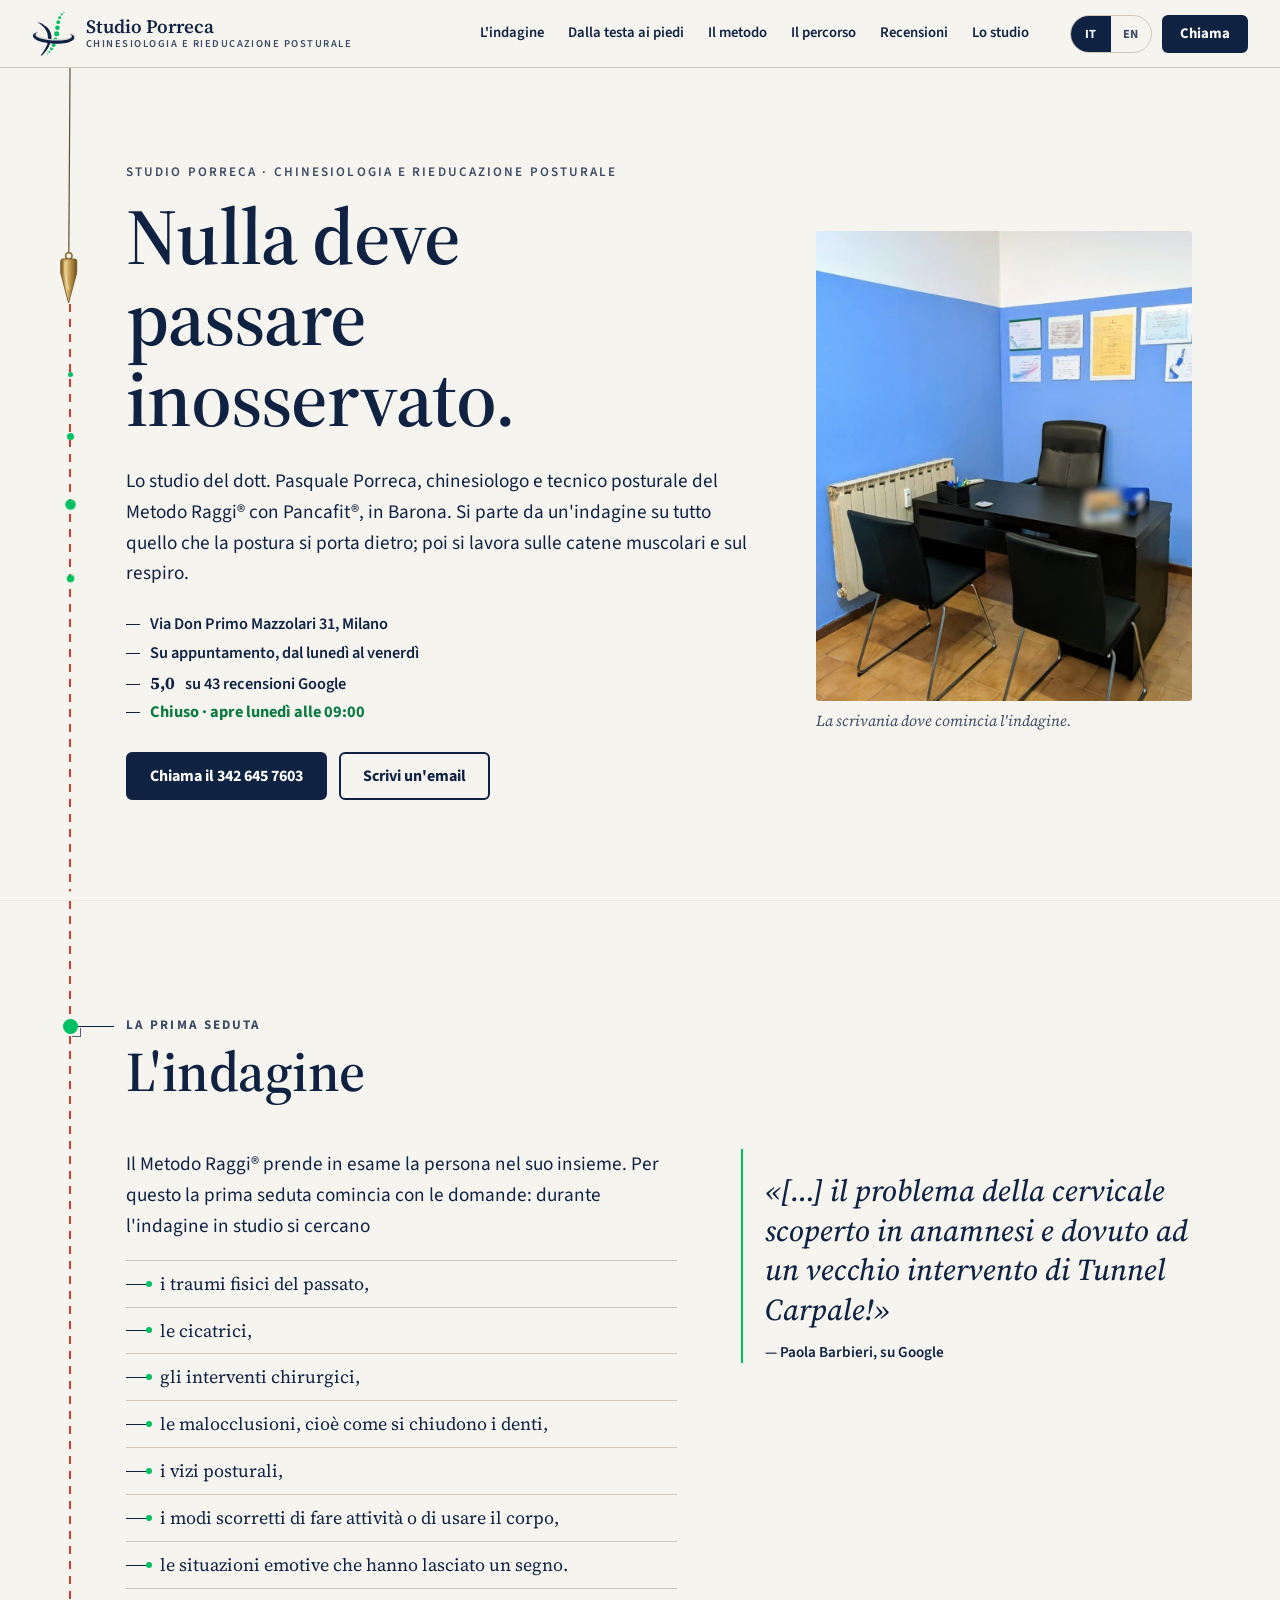
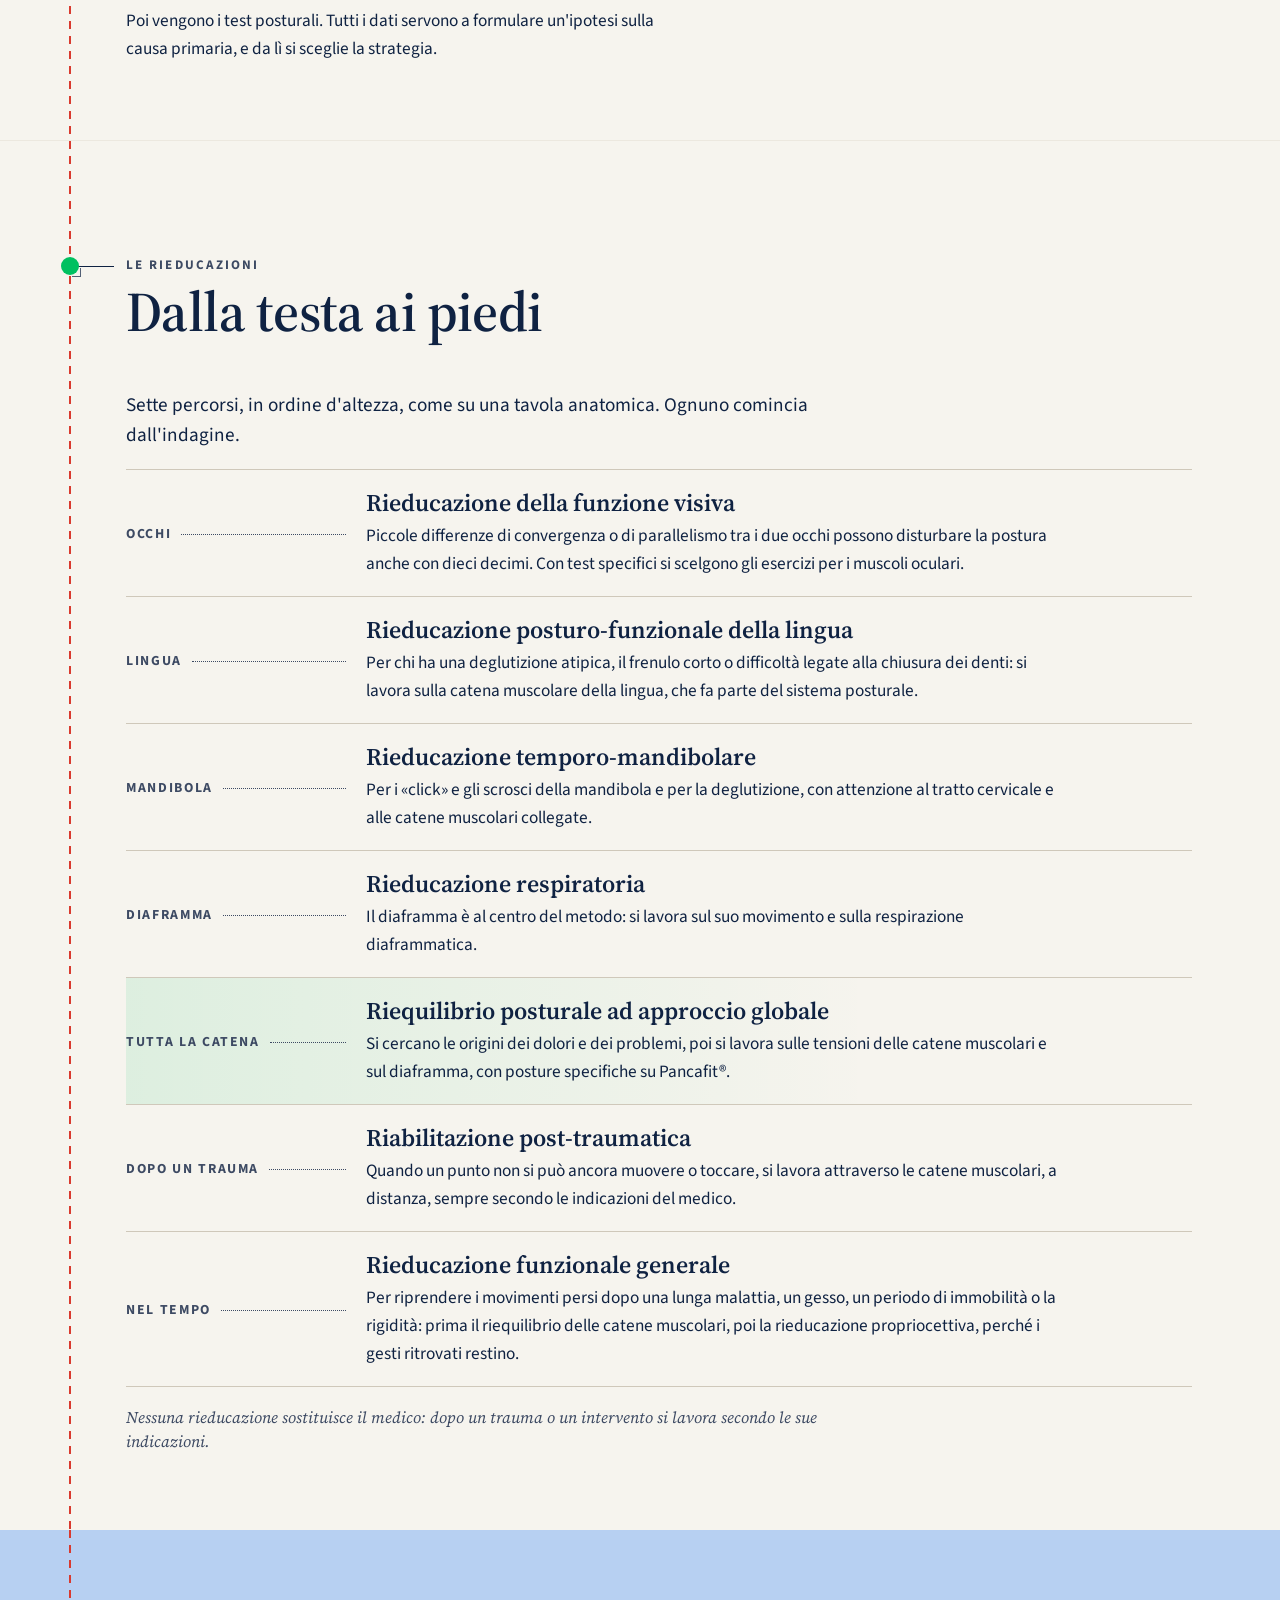
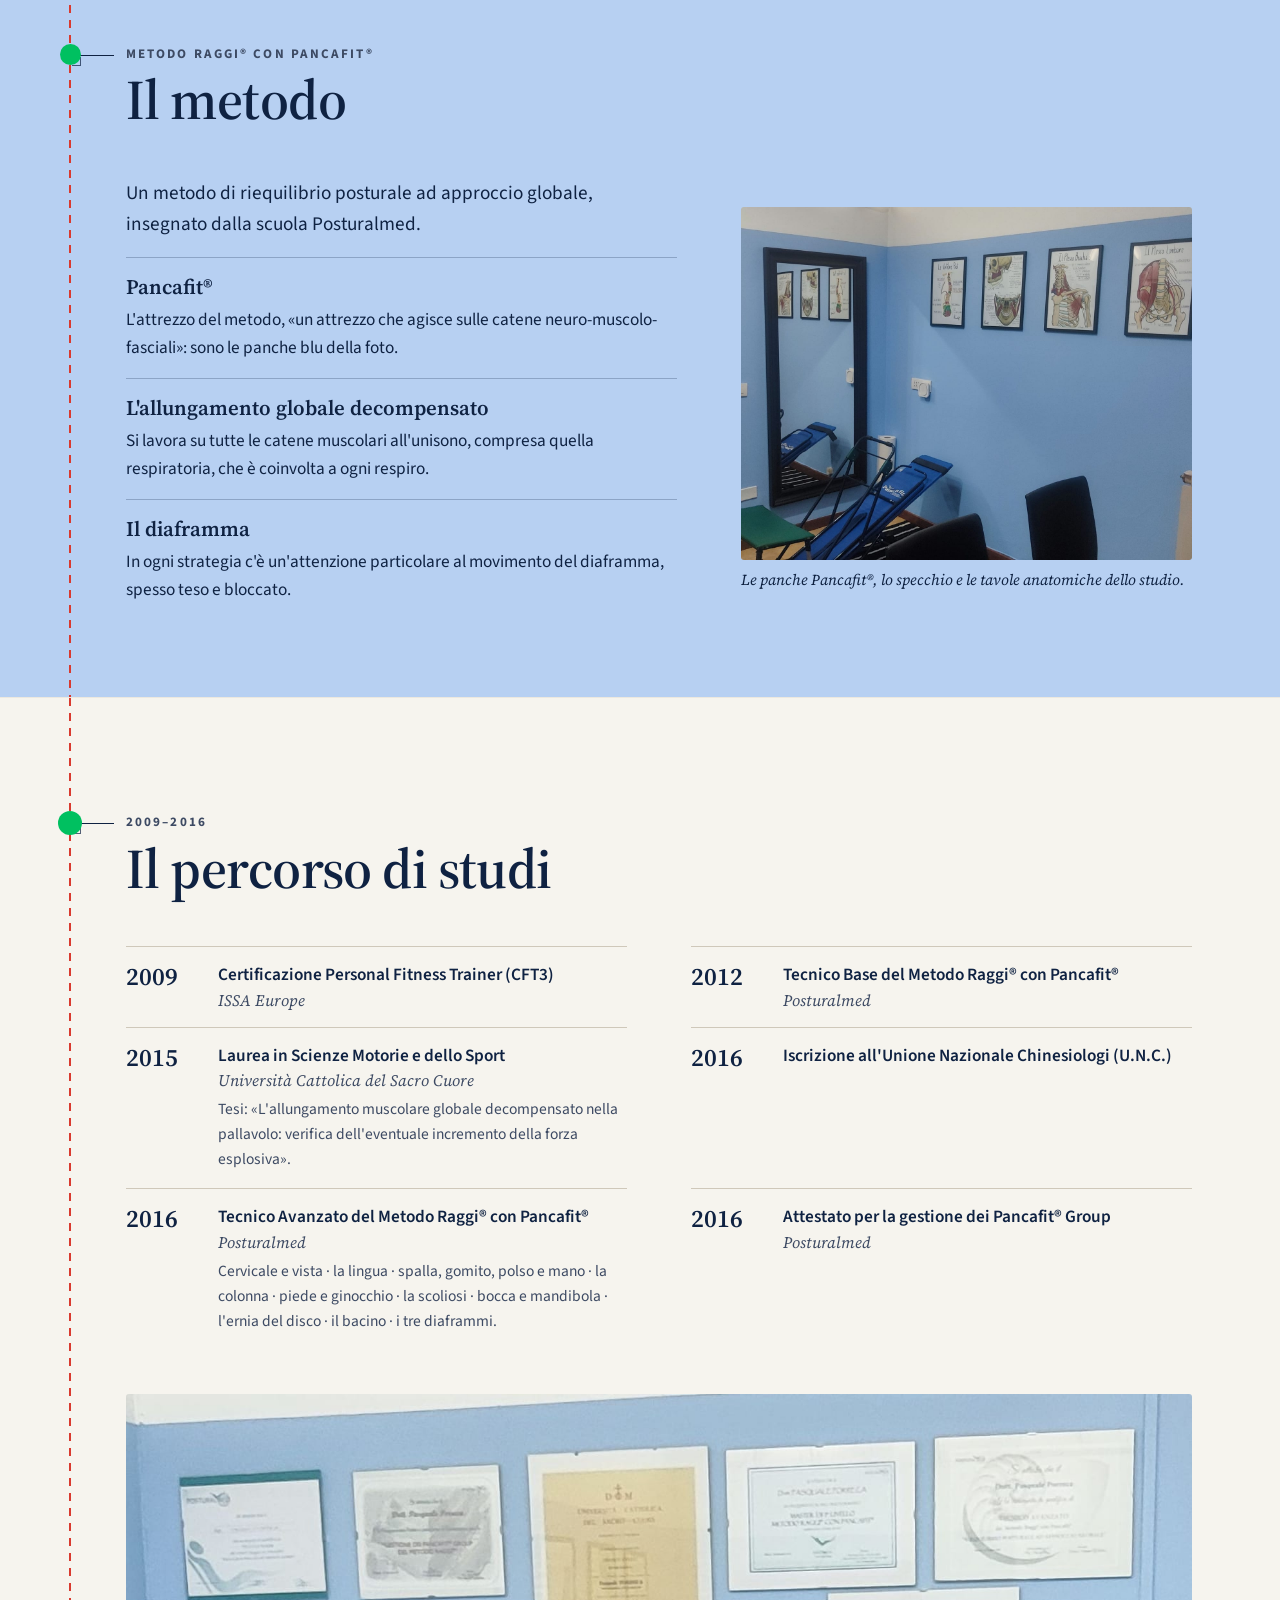
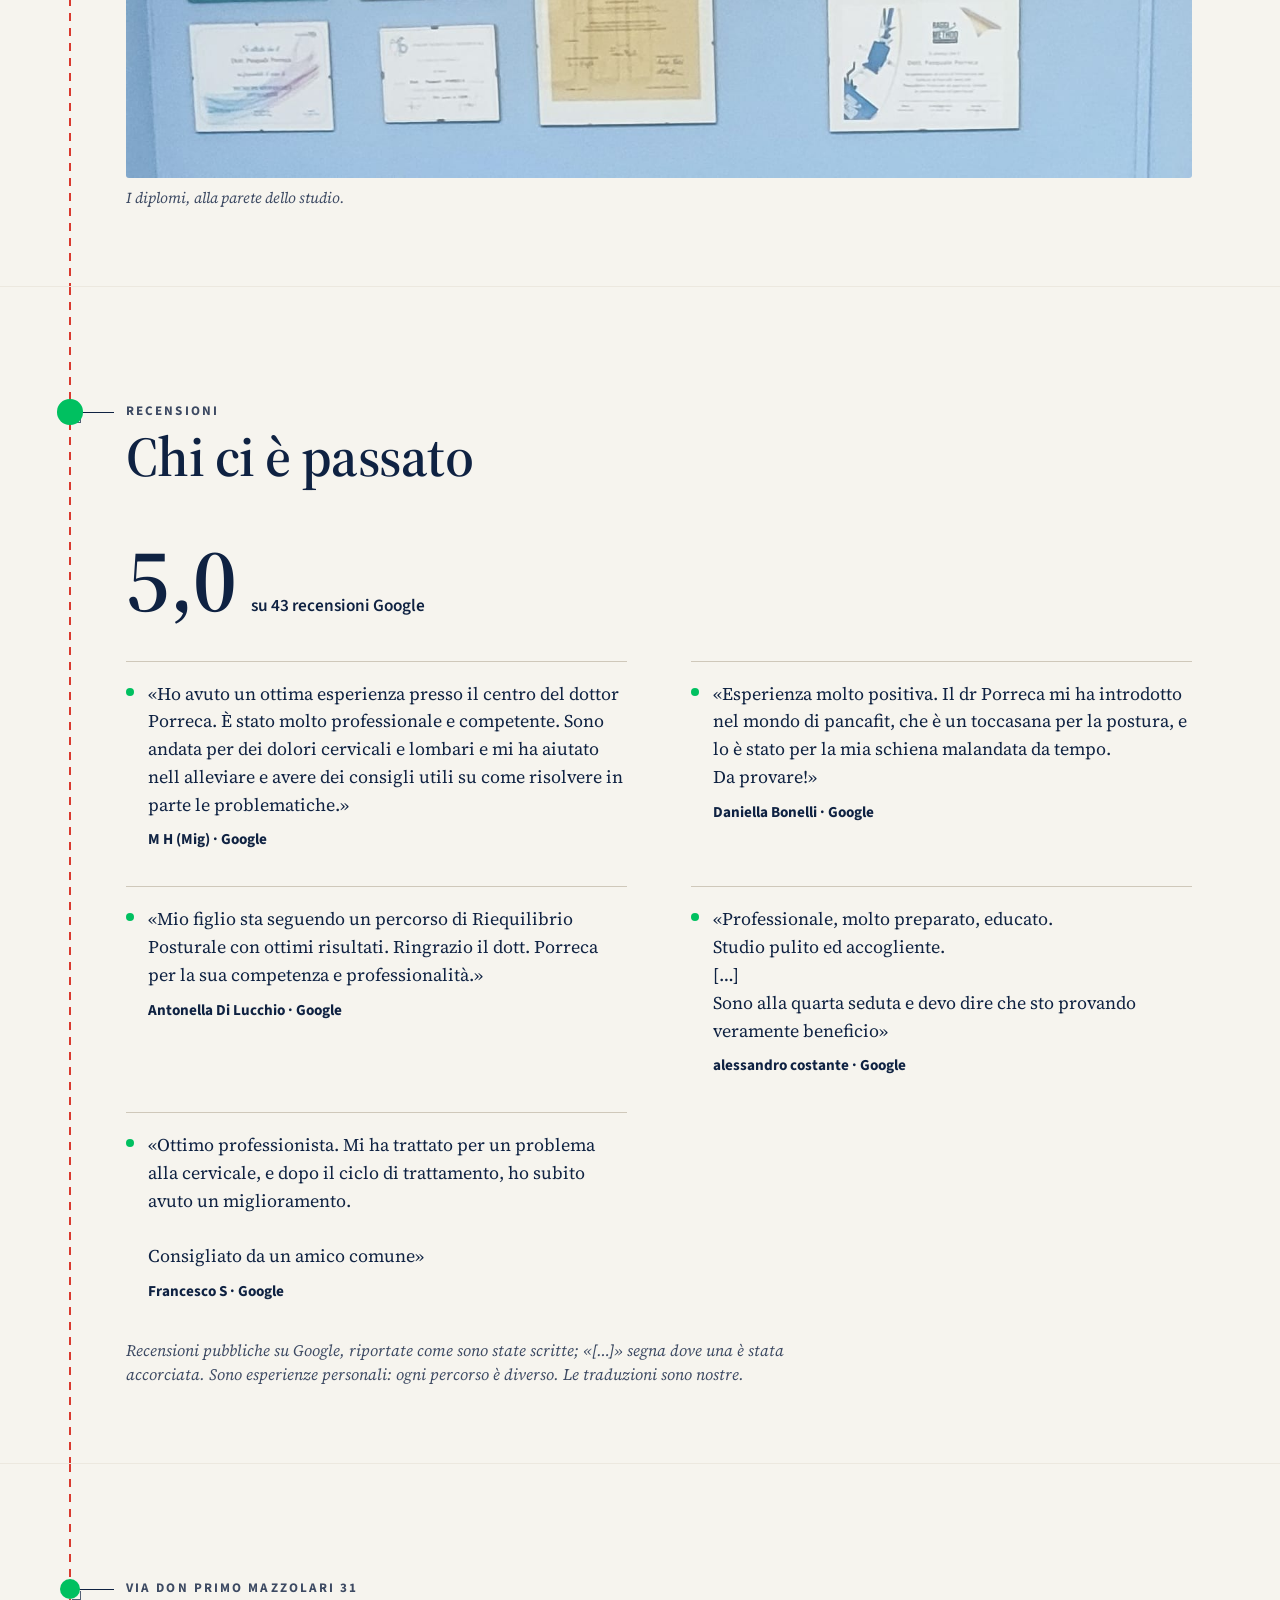
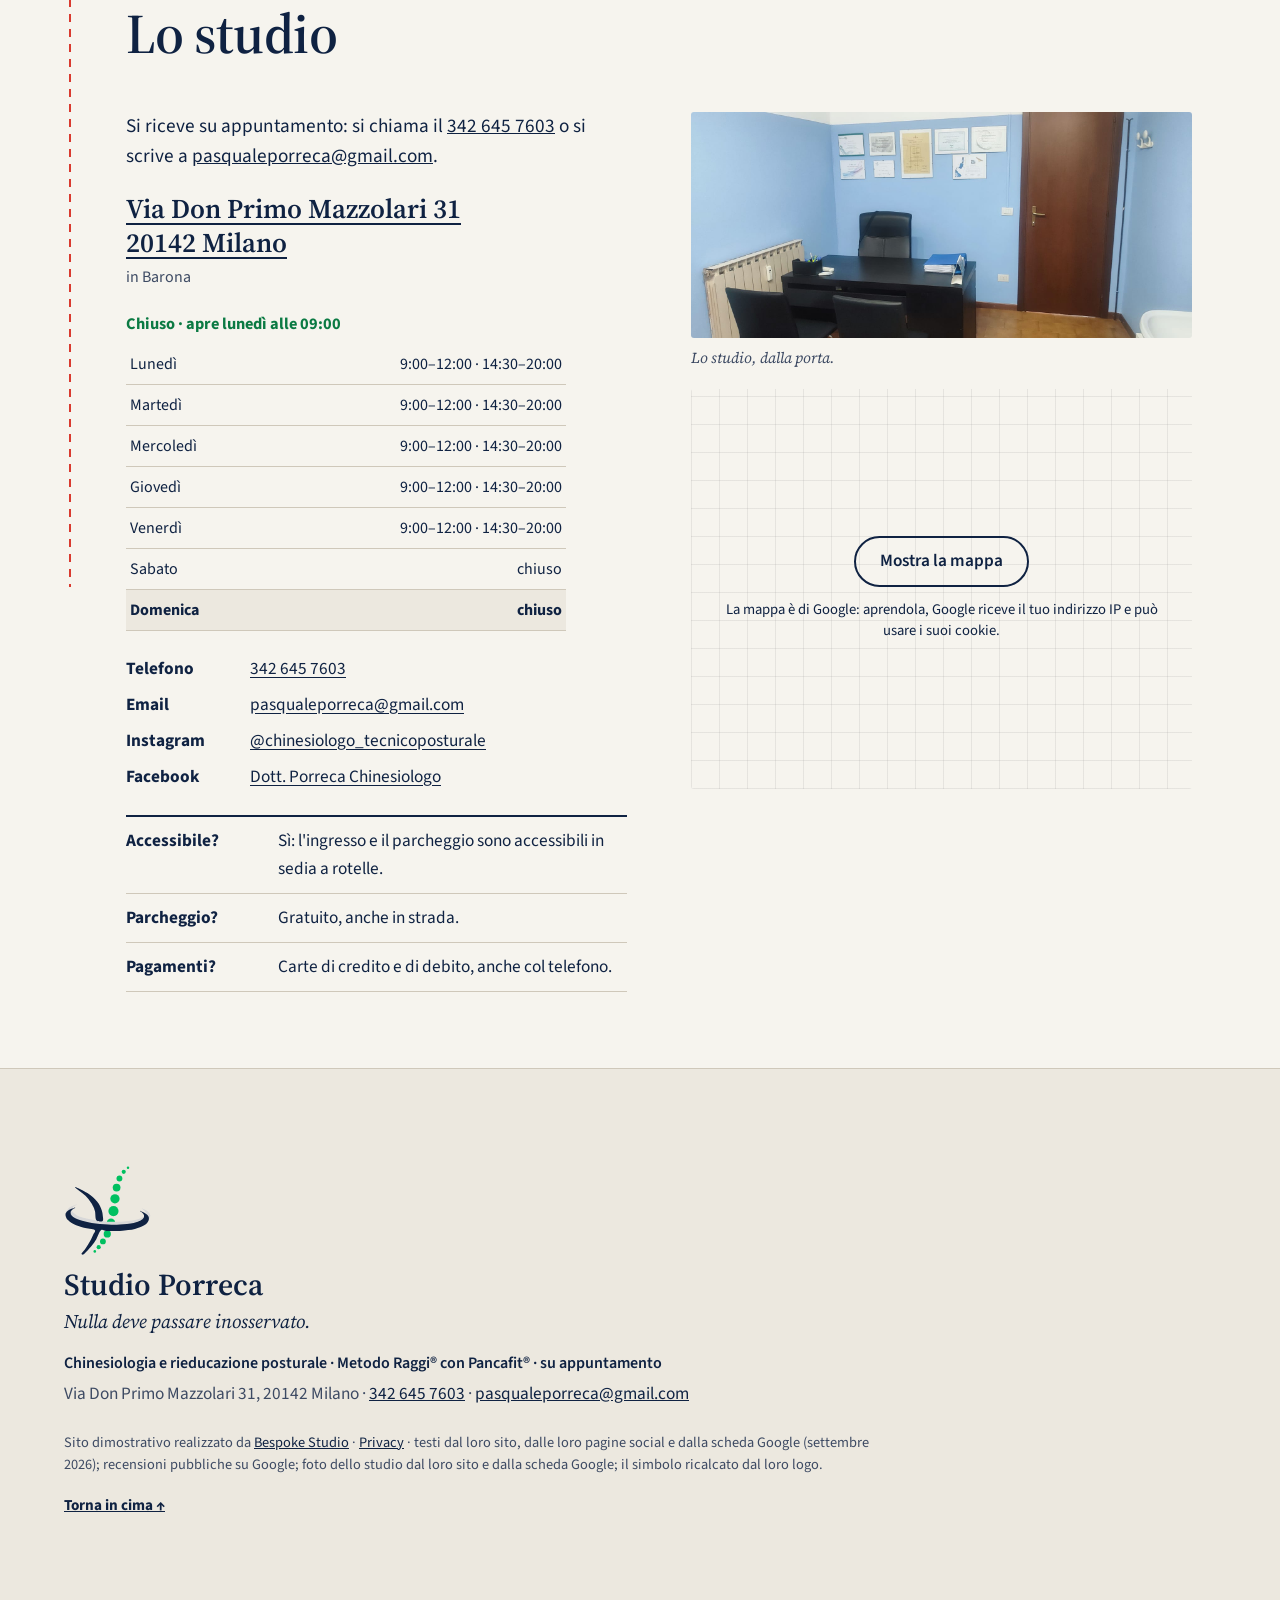
==== commit 2ce2e5fd: "Privacy e pulizia: caratteri sul sito, mappa al clic, informativa, noindex - caratteri copiati nel s" ====
--- a/index.html
+++ b/index.html
@@ -3,6 +3,7 @@
 <head>
 <meta charset="utf-8">
 <meta name="viewport" content="width=device-width, initial-scale=1">
+<meta name="robots" content="noindex">
 <script>document.documentElement.classList.remove('no-js')</script>
 <title>Studio Porreca — chinesiologia e rieducazione posturale, Via Don Primo Mazzolari 31, Milano</title>
 <meta name="description" content="Studio Porreca: il dott. Pasquale Porreca, chinesiologo e tecnico posturale del Metodo Raggi® con Pancafit®, in Via Don Primo Mazzolari 31 a Milano (Barona). Riequilibrio posturale, rieducazione respiratoria, della lingua, temporo-mandibolare, della funzione visiva, post-traumatica e funzionale. Su appuntamento: 342 645 7603.">
@@ -18,9 +19,7 @@
 <link rel="icon" href="img/favicon.svg" type="image/svg+xml">
 <link rel="icon" href="img/favicon-32.png" sizes="32x32" type="image/png">
 <link rel="apple-touch-icon" href="img/apple-touch-icon.png">
-<link rel="preconnect" href="https://fonts.googleapis.com">
-<link rel="preconnect" href="https://fonts.gstatic.com" crossorigin>
-<link href="https://fonts.googleapis.com/css2?family=Source+Serif+4:ital,opsz,wght@0,8..60,400..700;1,8..60,400..600&amp;family=Source+Sans+3:ital,wght@0,400..700;1,400..600&amp;display=swap" rel="stylesheet">
+<link rel="stylesheet" href="fonts/fonts.css?v=1">
 <link rel="stylesheet" href="css/styles.css?v=1">
 <script src="https://cdn.jsdelivr.net/npm/gsap@3.12.5/dist/gsap.min.js" defer></script>
 <script src="https://cdn.jsdelivr.net/npm/gsap@3.12.5/dist/ScrollTrigger.min.js" defer></script>
@@ -335,7 +334,7 @@
           <figcaption data-i18n="st.fcap">Lo studio, dalla porta.</figcaption>
         </figure>
         <div class="mappa reveal">
-          <iframe title="Mappa: Studio Porreca, Via Don Primo Mazzolari 31, Milano" data-i18n-title="st.mappa" src="https://maps.google.com/maps?q=Studio%20Porreca%20Chinesiologia%2C%20Via%20Primo%20Mazzolari%2031%2C%2020142%20Milano&amp;z=16&amp;output=embed" width="600" height="400" loading="lazy" referrerpolicy="no-referrer-when-downgrade" allowfullscreen></iframe>
+          <div class="mappa-clic" data-mappa-clic style="--mappa-h: 400px"><template><iframe title="Mappa: Studio Porreca, Via Don Primo Mazzolari 31, Milano" data-i18n-title="st.mappa" src="https://maps.google.com/maps?q=Studio%20Porreca%20Chinesiologia%2C%20Via%20Primo%20Mazzolari%2031%2C%2020142%20Milano&amp;z=16&amp;output=embed" width="600" height="400" loading="lazy" referrerpolicy="no-referrer-when-downgrade" allowfullscreen></iframe></template><div class="mappa-clic__velo"><a class="mappa-clic__btn" href="https://www.google.com/maps/dir/?api=1&amp;destination=Studio+Porreca+Via+Primo+Mazzolari+31+20142+Milano" target="_blank" rel="noopener">Mostra la mappa</a><p class="mappa-clic__nota">La mappa è di Google: aprendola, Google riceve il tuo indirizzo IP e può usare i suoi cookie.</p></div></div>
         </div>
       </div>
     </div>
@@ -351,7 +350,7 @@
     <p class="retro__motto" data-i18n="z.motto">Nulla deve passare inosservato.</p>
     <p class="retro__cosa" data-i18n="z.cosa">Chinesiologia e rieducazione posturale · Metodo Raggi® con Pancafit® · su appuntamento</p>
     <p class="retro__via">Via Don Primo Mazzolari 31, 20142 Milano · <a href="tel:+393426457603">342 645 7603</a> · <a href="mailto:pasqualeporreca@gmail.com">pasqualeporreca@gmail.com</a></p>
-    <p class="retro__cred" data-i18n="z.cred">Sito dimostrativo realizzato da <a href="https://bespokestud.io" rel="noopener">Bespoke Studio</a> · testi dal loro sito, dalle loro pagine social e dalla scheda Google (settembre 2026); recensioni pubbliche su Google; foto dello studio dal loro sito e dalla scheda Google; il simbolo ricalcato dal loro logo.</p>
+    <p class="retro__cred" data-i18n="z.cred">Sito dimostrativo realizzato da <a href="https://bespokestud.io" rel="noopener">Bespoke Studio</a> · <a href="privacy.html">Privacy</a> · testi dal loro sito, dalle loro pagine social e dalla scheda Google (settembre 2026); recensioni pubbliche su Google; foto dello studio dal loro sito e dalla scheda Google; il simbolo ricalcato dal loro logo.</p>
     <a class="retro__su" href="#filo" data-i18n="z.su">Torna in cima ↑</a>
   </div>
 </footer>
@@ -367,5 +366,6 @@
   <img id="lightboxImg" src="" alt="">
 </div>
 
+<script src="js/mappa-clic.js?v=1" defer></script>
 </body>
 </html>
--- a/fonts/fonts.css
+++ b/fonts/fonts.css
@@ -0,0 +1,235 @@
+/* Caratteri ospitati sul sito: nessuna richiesta a Google Fonts o Fontshare (giro privacy 1/10/2026). Licenze in LICENSE.txt. */
+/* cyrillic-ext */
+@font-face {
+  font-family: 'Source Sans 3';
+  font-style: italic;
+  font-weight: 400 600;
+  font-display: swap;
+  src: url(sourcesans3-v19-nwpMtKy2OAdR1K-IwhWudF-R3woqauLY1HY.woff2) format('woff2');
+  unicode-range: U+0460-052F, U+1C80-1C8A, U+20B4, U+2DE0-2DFF, U+A640-A69F, U+FE2E-FE2F;
+}
+/* cyrillic */
+@font-face {
+  font-family: 'Source Sans 3';
+  font-style: italic;
+  font-weight: 400 600;
+  font-display: swap;
+  src: url(sourcesans3-v19-nwpMtKy2OAdR1K-IwhWudF-R3woqY-LY1HY.woff2) format('woff2');
+  unicode-range: U+0301, U+0400-045F, U+0490-0491, U+04B0-04B1, U+2116;
+}
+/* greek-ext */
+@font-face {
+  font-family: 'Source Sans 3';
+  font-style: italic;
+  font-weight: 400 600;
+  font-display: swap;
+  src: url(sourcesans3-v19-nwpMtKy2OAdR1K-IwhWudF-R3woqa-LY1HY.woff2) format('woff2');
+  unicode-range: U+1F00-1FFF;
+}
+/* greek */
+@font-face {
+  font-family: 'Source Sans 3';
+  font-style: italic;
+  font-weight: 400 600;
+  font-display: swap;
+  src: url(sourcesans3-v19-nwpMtKy2OAdR1K-IwhWudF-R3woqZOLY1HY.woff2) format('woff2');
+  unicode-range: U+0370-0377, U+037A-037F, U+0384-038A, U+038C, U+038E-03A1, U+03A3-03FF;
+}
+/* vietnamese */
+@font-face {
+  font-family: 'Source Sans 3';
+  font-style: italic;
+  font-weight: 400 600;
+  font-display: swap;
+  src: url(sourcesans3-v19-nwpMtKy2OAdR1K-IwhWudF-R3woqaOLY1HY.woff2) format('woff2');
+  unicode-range: U+0102-0103, U+0110-0111, U+0128-0129, U+0168-0169, U+01A0-01A1, U+01AF-01B0, U+0300-0301, U+0303-0304, U+0308-0309, U+0323, U+0329, U+1EA0-1EF9, U+20AB;
+}
+/* latin-ext */
+@font-face {
+  font-family: 'Source Sans 3';
+  font-style: italic;
+  font-weight: 400 600;
+  font-display: swap;
+  src: url(sourcesans3-v19-nwpMtKy2OAdR1K-IwhWudF-R3woqaeLY1HY.woff2) format('woff2');
+  unicode-range: U+0100-02BA, U+02BD-02C5, U+02C7-02CC, U+02CE-02D7, U+02DD-02FF, U+0304, U+0308, U+0329, U+1D00-1DBF, U+1E00-1E9F, U+1EF2-1EFF, U+2020, U+20A0-20AB, U+20AD-20C0, U+2113, U+2C60-2C7F, U+A720-A7FF;
+}
+/* latin */
+@font-face {
+  font-family: 'Source Sans 3';
+  font-style: italic;
+  font-weight: 400 600;
+  font-display: swap;
+  src: url(sourcesans3-v19-nwpMtKy2OAdR1K-IwhWudF-R3woqZ-LY.woff2) format('woff2');
+  unicode-range: U+0000-00FF, U+0131, U+0152-0153, U+02BB-02BC, U+02C6, U+02DA, U+02DC, U+0304, U+0308, U+0329, U+2000-206F, U+20AC, U+2122, U+2191, U+2193, U+2212, U+2215, U+FEFF, U+FFFD;
+}
+/* cyrillic-ext */
+@font-face {
+  font-family: 'Source Sans 3';
+  font-style: normal;
+  font-weight: 400 700;
+  font-display: swap;
+  src: url(sourcesans3-v19-nwpStKy2OAdR1K-IwhWudF-R3wIaZfrc.woff2) format('woff2');
+  unicode-range: U+0460-052F, U+1C80-1C8A, U+20B4, U+2DE0-2DFF, U+A640-A69F, U+FE2E-FE2F;
+}
+/* cyrillic */
+@font-face {
+  font-family: 'Source Sans 3';
+  font-style: normal;
+  font-weight: 400 700;
+  font-display: swap;
+  src: url(sourcesans3-v19-nwpStKy2OAdR1K-IwhWudF-R3wsaZfrc.woff2) format('woff2');
+  unicode-range: U+0301, U+0400-045F, U+0490-0491, U+04B0-04B1, U+2116;
+}
+/* greek-ext */
+@font-face {
+  font-family: 'Source Sans 3';
+  font-style: normal;
+  font-weight: 400 700;
+  font-display: swap;
+  src: url(sourcesans3-v19-nwpStKy2OAdR1K-IwhWudF-R3wMaZfrc.woff2) format('woff2');
+  unicode-range: U+1F00-1FFF;
+}
+/* greek */
+@font-face {
+  font-family: 'Source Sans 3';
+  font-style: normal;
+  font-weight: 400 700;
+  font-display: swap;
+  src: url(sourcesans3-v19-nwpStKy2OAdR1K-IwhWudF-R3wwaZfrc.woff2) format('woff2');
+  unicode-range: U+0370-0377, U+037A-037F, U+0384-038A, U+038C, U+038E-03A1, U+03A3-03FF;
+}
+/* vietnamese */
+@font-face {
+  font-family: 'Source Sans 3';
+  font-style: normal;
+  font-weight: 400 700;
+  font-display: swap;
+  src: url(sourcesans3-v19-nwpStKy2OAdR1K-IwhWudF-R3wAaZfrc.woff2) format('woff2');
+  unicode-range: U+0102-0103, U+0110-0111, U+0128-0129, U+0168-0169, U+01A0-01A1, U+01AF-01B0, U+0300-0301, U+0303-0304, U+0308-0309, U+0323, U+0329, U+1EA0-1EF9, U+20AB;
+}
+/* latin-ext */
+@font-face {
+  font-family: 'Source Sans 3';
+  font-style: normal;
+  font-weight: 400 700;
+  font-display: swap;
+  src: url(sourcesans3-v19-nwpStKy2OAdR1K-IwhWudF-R3wEaZfrc.woff2) format('woff2');
+  unicode-range: U+0100-02BA, U+02BD-02C5, U+02C7-02CC, U+02CE-02D7, U+02DD-02FF, U+0304, U+0308, U+0329, U+1D00-1DBF, U+1E00-1E9F, U+1EF2-1EFF, U+2020, U+20A0-20AB, U+20AD-20C0, U+2113, U+2C60-2C7F, U+A720-A7FF;
+}
+/* latin */
+@font-face {
+  font-family: 'Source Sans 3';
+  font-style: normal;
+  font-weight: 400 700;
+  font-display: swap;
+  src: url(sourcesans3-v19-nwpStKy2OAdR1K-IwhWudF-R3w8aZQ.woff2) format('woff2');
+  unicode-range: U+0000-00FF, U+0131, U+0152-0153, U+02BB-02BC, U+02C6, U+02DA, U+02DC, U+0304, U+0308, U+0329, U+2000-206F, U+20AC, U+2122, U+2191, U+2193, U+2212, U+2215, U+FEFF, U+FFFD;
+}
+/* cyrillic-ext */
+@font-face {
+  font-family: 'Source Serif 4';
+  font-style: italic;
+  font-weight: 400 600;
+  font-display: swap;
+  src: url(sourceserif4-v14-vEFK2_tTDB4M7-auWDN0ahZJW1gewti_Wo7H.woff2) format('woff2');
+  unicode-range: U+0460-052F, U+1C80-1C8A, U+20B4, U+2DE0-2DFF, U+A640-A69F, U+FE2E-FE2F;
+}
+/* cyrillic */
+@font-face {
+  font-family: 'Source Serif 4';
+  font-style: italic;
+  font-weight: 400 600;
+  font-display: swap;
+  src: url(sourceserif4-v14-vEFK2_tTDB4M7-auWDN0ahZJW1gewtG_Wo7H.woff2) format('woff2');
+  unicode-range: U+0301, U+0400-045F, U+0490-0491, U+04B0-04B1, U+2116;
+}
+/* greek */
+@font-face {
+  font-family: 'Source Serif 4';
+  font-style: italic;
+  font-weight: 400 600;
+  font-display: swap;
+  src: url(sourceserif4-v14-vEFK2_tTDB4M7-auWDN0ahZJW1gewta_Wo7H.woff2) format('woff2');
+  unicode-range: U+0370-0377, U+037A-037F, U+0384-038A, U+038C, U+038E-03A1, U+03A3-03FF;
+}
+/* vietnamese */
+@font-face {
+  font-family: 'Source Serif 4';
+  font-style: italic;
+  font-weight: 400 600;
+  font-display: swap;
+  src: url(sourceserif4-v14-vEFK2_tTDB4M7-auWDN0ahZJW1gewtq_Wo7H.woff2) format('woff2');
+  unicode-range: U+0102-0103, U+0110-0111, U+0128-0129, U+0168-0169, U+01A0-01A1, U+01AF-01B0, U+0300-0301, U+0303-0304, U+0308-0309, U+0323, U+0329, U+1EA0-1EF9, U+20AB;
+}
+/* latin-ext */
+@font-face {
+  font-family: 'Source Serif 4';
+  font-style: italic;
+  font-weight: 400 600;
+  font-display: swap;
+  src: url(sourceserif4-v14-vEFK2_tTDB4M7-auWDN0ahZJW1gewtu_Wo7H.woff2) format('woff2');
+  unicode-range: U+0100-02BA, U+02BD-02C5, U+02C7-02CC, U+02CE-02D7, U+02DD-02FF, U+0304, U+0308, U+0329, U+1D00-1DBF, U+1E00-1E9F, U+1EF2-1EFF, U+2020, U+20A0-20AB, U+20AD-20C0, U+2113, U+2C60-2C7F, U+A720-A7FF;
+}
+/* latin */
+@font-face {
+  font-family: 'Source Serif 4';
+  font-style: italic;
+  font-weight: 400 600;
+  font-display: swap;
+  src: url(sourceserif4-v14-vEFK2_tTDB4M7-auWDN0ahZJW1gewtW_Wg.woff2) format('woff2');
+  unicode-range: U+0000-00FF, U+0131, U+0152-0153, U+02BB-02BC, U+02C6, U+02DA, U+02DC, U+0304, U+0308, U+0329, U+2000-206F, U+20AC, U+2122, U+2191, U+2193, U+2212, U+2215, U+FEFF, U+FFFD;
+}
+/* cyrillic-ext */
+@font-face {
+  font-family: 'Source Serif 4';
+  font-style: normal;
+  font-weight: 400 700;
+  font-display: swap;
+  src: url(sourceserif4-v14-vEFI2_tTDB4M7-auWDN0ahZJW1gW8tenXg.woff2) format('woff2');
+  unicode-range: U+0460-052F, U+1C80-1C8A, U+20B4, U+2DE0-2DFF, U+A640-A69F, U+FE2E-FE2F;
+}
+/* cyrillic */
+@font-face {
+  font-family: 'Source Serif 4';
+  font-style: normal;
+  font-weight: 400 700;
+  font-display: swap;
+  src: url(sourceserif4-v14-vEFI2_tTDB4M7-auWDN0ahZJW1gf8tenXg.woff2) format('woff2');
+  unicode-range: U+0301, U+0400-045F, U+0490-0491, U+04B0-04B1, U+2116;
+}
+/* greek */
+@font-face {
+  font-family: 'Source Serif 4';
+  font-style: normal;
+  font-weight: 400 700;
+  font-display: swap;
+  src: url(sourceserif4-v14-vEFI2_tTDB4M7-auWDN0ahZJW1gY8tenXg.woff2) format('woff2');
+  unicode-range: U+0370-0377, U+037A-037F, U+0384-038A, U+038C, U+038E-03A1, U+03A3-03FF;
+}
+/* vietnamese */
+@font-face {
+  font-family: 'Source Serif 4';
+  font-style: normal;
+  font-weight: 400 700;
+  font-display: swap;
+  src: url(sourceserif4-v14-vEFI2_tTDB4M7-auWDN0ahZJW1gU8tenXg.woff2) format('woff2');
+  unicode-range: U+0102-0103, U+0110-0111, U+0128-0129, U+0168-0169, U+01A0-01A1, U+01AF-01B0, U+0300-0301, U+0303-0304, U+0308-0309, U+0323, U+0329, U+1EA0-1EF9, U+20AB;
+}
+/* latin-ext */
+@font-face {
+  font-family: 'Source Serif 4';
+  font-style: normal;
+  font-weight: 400 700;
+  font-display: swap;
+  src: url(sourceserif4-v14-vEFI2_tTDB4M7-auWDN0ahZJW1gV8tenXg.woff2) format('woff2');
+  unicode-range: U+0100-02BA, U+02BD-02C5, U+02C7-02CC, U+02CE-02D7, U+02DD-02FF, U+0304, U+0308, U+0329, U+1D00-1DBF, U+1E00-1E9F, U+1EF2-1EFF, U+2020, U+20A0-20AB, U+20AD-20C0, U+2113, U+2C60-2C7F, U+A720-A7FF;
+}
+/* latin */
+@font-face {
+  font-family: 'Source Serif 4';
+  font-style: normal;
+  font-weight: 400 700;
+  font-display: swap;
+  src: url(sourceserif4-v14-vEFI2_tTDB4M7-auWDN0ahZJW1gb8tc.woff2) format('woff2');
+  unicode-range: U+0000-00FF, U+0131, U+0152-0153, U+02BB-02BC, U+02C6, U+02DA, U+02DC, U+0304, U+0308, U+0329, U+2000-206F, U+20AC, U+2122, U+2191, U+2193, U+2212, U+2215, U+FEFF, U+FFFD;
+}
--- a/css/styles.css
+++ b/css/styles.css
@@ -261,3 +261,12 @@
   .testata__nome { font-size: .95rem; }
   .lingue button { min-width: 32px; padding: 6px 6px; font-size: .74rem; }
 }
+
+/*MAPPACLIC*/
+/* la mappa Google si carica solo al clic (giro privacy 1/10/2026) */
+.mappa-clic { display: flex; align-items: center; justify-content: center; width: 100%; height: 100%; min-height: var(--mappa-h, 320px); box-sizing: border-box; padding: 24px; text-align: center; background: repeating-linear-gradient(0deg, rgba(127, 127, 127, 0.14) 0 1px, transparent 1px 28px), repeating-linear-gradient(90deg, rgba(127, 127, 127, 0.14) 0 1px, transparent 1px 28px); }
+.mappa-clic__velo { display: flex; flex-direction: column; align-items: center; gap: 12px; max-width: 32em; }
+.mappa-clic__btn { display: inline-block; padding: 0.75em 1.4em; border: 2px solid currentColor; border-radius: 999px; color: inherit; font: inherit; font-weight: 600; line-height: 1.2; text-decoration: none; background: transparent; cursor: pointer; }
+.mappa-clic__btn:hover, .mappa-clic__btn:focus-visible { text-decoration: underline; }
+.mappa-clic__nota { margin: 0; font-size: 0.85em; line-height: 1.45; }
+/*/MAPPACLIC*/
